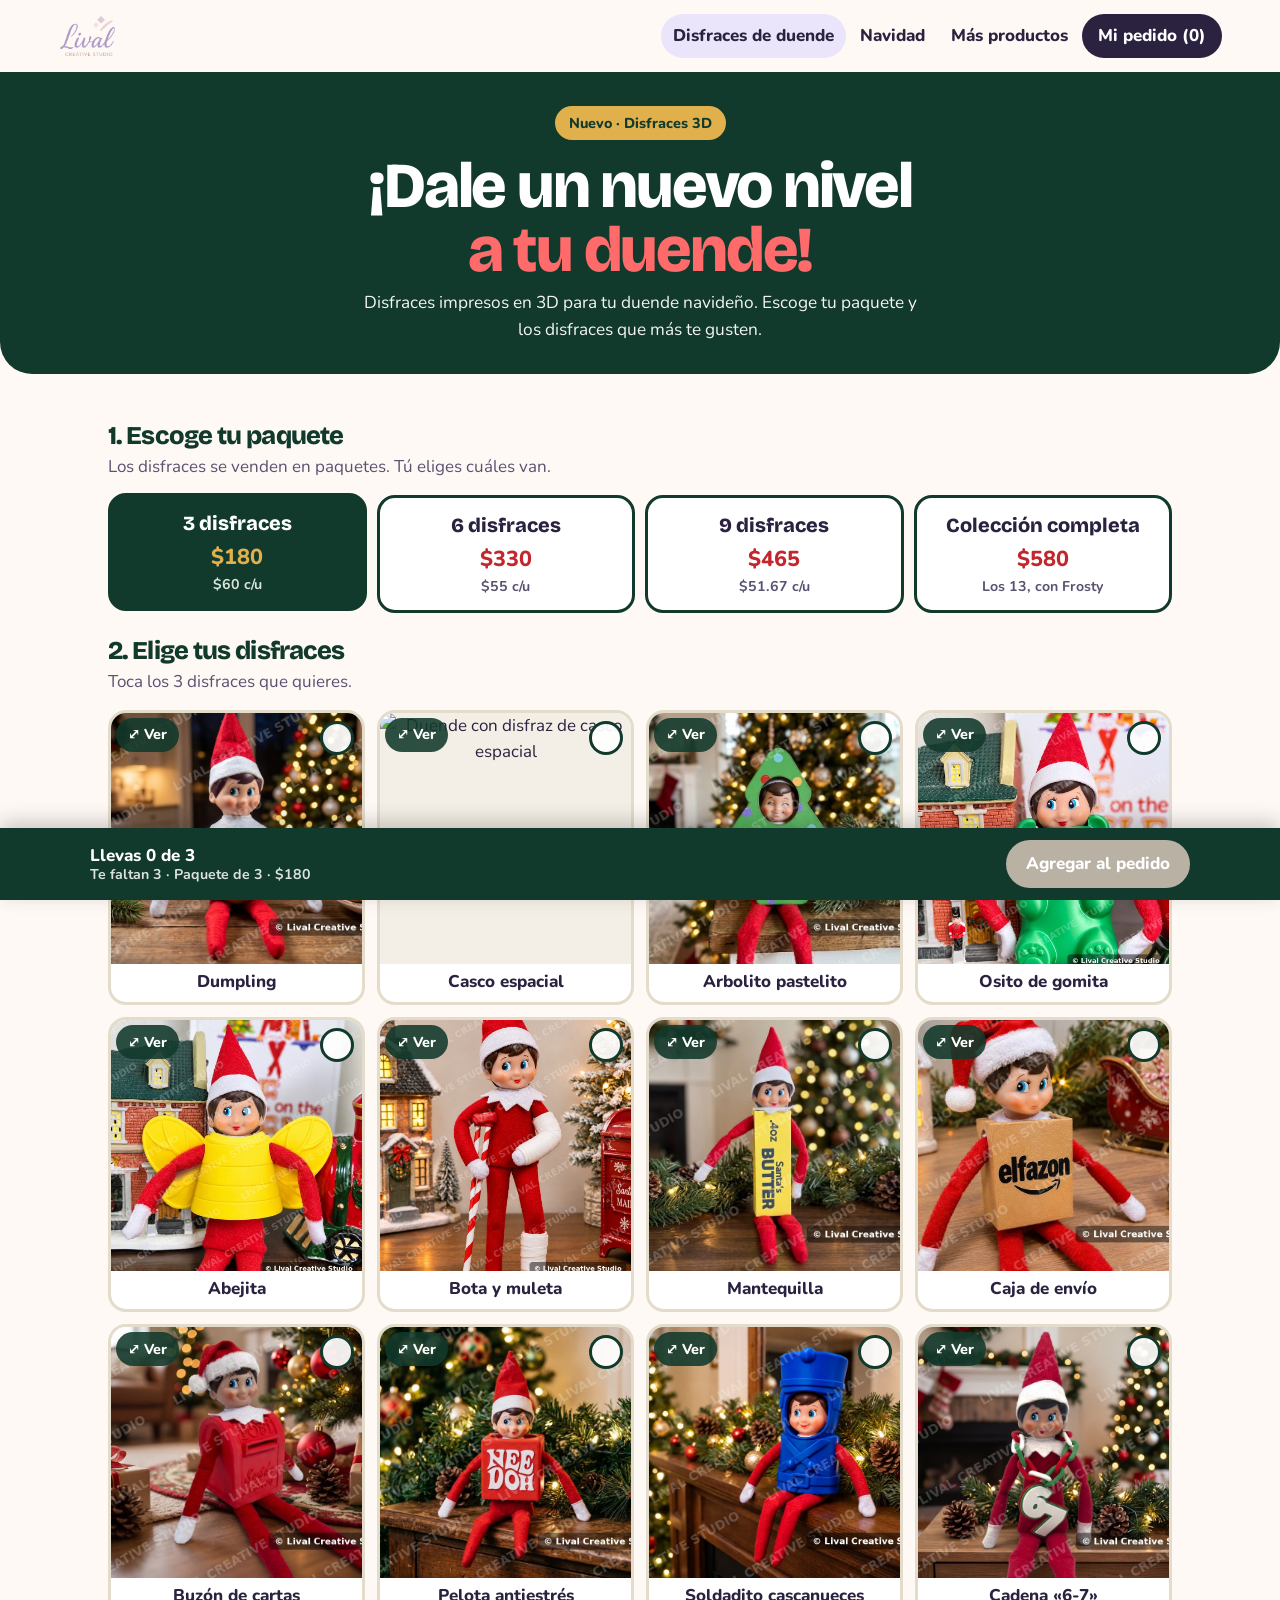
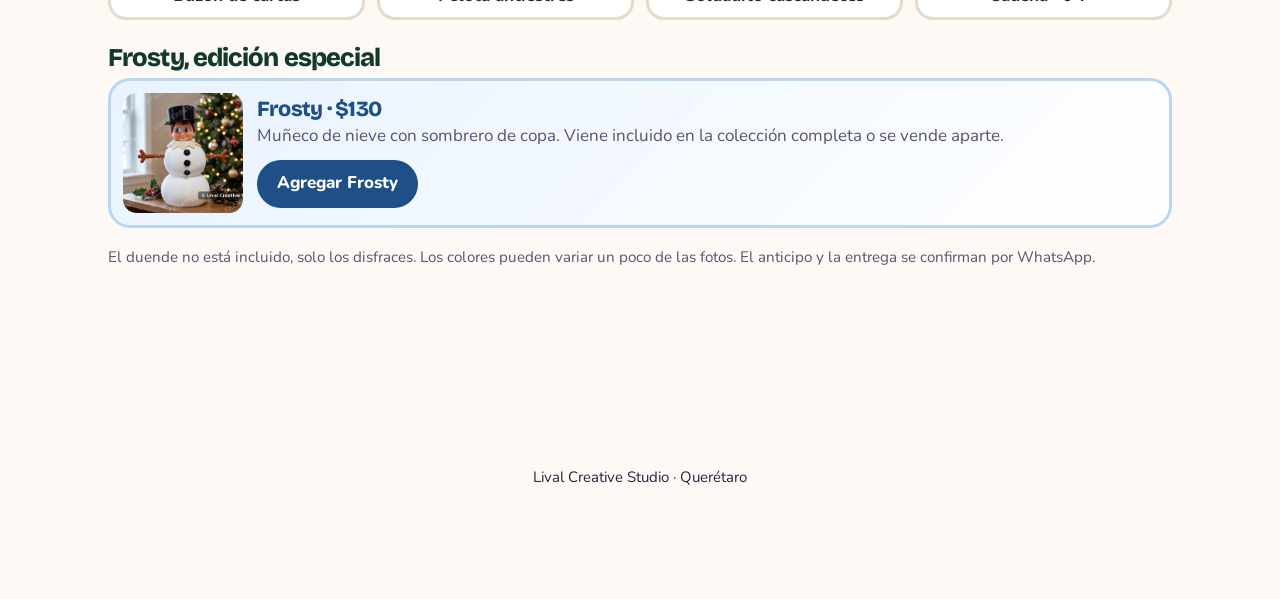
==== disfraces/index.html @ 9bbec9cb "Aviso de Disfraces para tu duende arriba del inicio y de Navidad, y botón en la portada Co-Authored-" ====
<!DOCTYPE html>
<html lang="es">
<head>
<meta charset="utf-8">
<meta name="viewport" content="width=device-width, initial-scale=1">
<meta name="theme-color" content="#123a2c">
<meta property="og:type" content="website">
<meta property="og:site_name" content="Lival Creative Studio">
<meta property="og:title" content="Disfraces para tu duende · Lival Creative Studio">
<meta property="og:description" content="¡Dale un nuevo nivel a tu duende! Disfraces impresos en 3D: escoge 3, 6, 9 o la colección completa. Hechos en Querétaro.">
<meta property="og:url" content="https://livalcreative.github.io/Lival_Tienda/disfraces/">
<meta property="og:image" content="https://livalcreative.github.io/Lival_Tienda/img/compartir.jpg">
<meta property="og:image:width" content="1200">
<meta property="og:image:height" content="630">
<meta property="og:locale" content="es_MX">
<meta name="twitter:card" content="summary_large_image">
<meta name="description" content="Disfraces impresos en 3D para tu duende navideño. Escoge 3, 6, 9 o la colección completa. Hechos en Querétaro.">
<title>Disfraces para tu duende · Lival Creative Studio</title>
<link rel="icon" href="../img/logo.png">
<link rel="preload" href="../fonts/bricolage-latin-800-normal.woff2" as="font" type="font/woff2" crossorigin>
<link rel="stylesheet" href="../assets/lival.css?v=20261109b">
<link rel="stylesheet" href="../assets/temporada.css?v=20261102c">
<style>
/* Disfraces para tu duende: verde pino, rojo y oro como la sección del duende */
.dz-hero { background: var(--pino); color: #fff; text-align: center; padding: 34px var(--m) 30px; border-radius: 0 0 32px 32px; }
.dz-hero .tag { display: inline-block; background: var(--oro); color: var(--pino); font-weight: 800; border-radius: 999px; padding: 6px 14px; font-size: .9rem; }
.dz-hero h1 { font-family: var(--disp); font-size: clamp(2.2rem, 10vw, 4rem); line-height: 1; margin: 14px 0 8px; }
.dz-hero h1 span { color: #ff6b6b; display: block; }
.dz-hero p { max-width: 560px; margin: 0 auto; font-size: 1.08rem; opacity: .95; }
.dz { max-width: 1100px; margin: 0 auto; padding: 24px var(--m) 140px; }
.dz h2 { font-family: var(--disp); font-size: 1.6rem; margin: 26px 0 6px; color: var(--pino); }
.dz .sub { color: var(--gris); margin: 0 0 14px; }
.paqs { display: grid; grid-template-columns: repeat(2, 1fr); gap: 10px; }
@media (min-width: 760px) { .paqs { grid-template-columns: repeat(4, 1fr); } }
.paq { border: 3px solid var(--pino); background: #fff; border-radius: 18px; padding: 12px 10px; text-align: center; cursor: pointer; font: inherit; color: var(--tinta); min-height: 92px; transition: transform .15s, background-color .15s; }
.paq b { display: block; font-family: var(--disp); font-size: 1.25rem; }
.paq .pr { display: block; font-weight: 800; font-size: 1.35rem; color: var(--rojo); margin-top: 2px; }
.paq small { display: block; color: var(--gris); font-weight: 700; }
.paq[aria-pressed="true"] { background: var(--pino); color: #fff; transform: translateY(-2px); }
.paq[aria-pressed="true"] .pr { color: var(--oro); }
.paq[aria-pressed="true"] small { color: #d7e6dc; }
.disfs { display: grid; grid-template-columns: repeat(2, 1fr); gap: 12px; }
@media (min-width: 760px) { .disfs { grid-template-columns: repeat(4, 1fr); } }
.disf { position: relative; border: 3px solid #e3dccb; background: #fff; border-radius: 18px; padding: 0 0 10px; cursor: pointer; font: inherit; color: var(--tinta); text-align: center; overflow: hidden; transition: border-color .15s, transform .15s; }
.disf img { width: 100%; aspect-ratio: 1; object-fit: cover; display: block; background: #f3efe6; }
.disf b { display: block; padding: 8px 6px 0; font-weight: 800; line-height: 1.2; }
.disf .chk { position: absolute; top: 8px; right: 8px; width: 34px; height: 34px; border-radius: 50%; background: rgba(255,255,255,.92); border: 3px solid var(--pino); display: grid; place-items: center; font-weight: 900; color: transparent; }
.disf[aria-pressed="true"] { border-color: var(--rojo); transform: translateY(-2px); }
.disf[aria-pressed="true"] .chk { background: var(--rojo); border-color: var(--rojo); color: #fff; }
.disf:disabled { cursor: default; }
.frosty { display: grid; grid-template-columns: 120px 1fr; gap: 14px; align-items: center; background: linear-gradient(135deg, #e8f3ff, #fff); border: 3px solid #b9d7f2; border-radius: 22px; padding: 12px; margin-top: 8px; }
.frosty img { width: 120px; height: 120px; object-fit: cover; border-radius: 14px; }
.frosty h3 { font-family: var(--disp); margin: 0; font-size: 1.35rem; color: #1e4f86; }
.frosty p { margin: 4px 0 10px; color: var(--gris); }
.btn-dz { min-height: 48px; border: 0; border-radius: 999px; padding: 0 20px; font: inherit; font-weight: 800; cursor: pointer; background: var(--rojo); color: #fff; }
.btn-dz:disabled { background: #b9b2a4; cursor: not-allowed; }
.btn-dz.azul { background: #1e4f86; }
.barra-dz { position: fixed; left: 0; right: 0; bottom: 0; z-index: 60; background: var(--pino); color: #fff; padding: 12px var(--m) calc(12px + env(safe-area-inset-bottom)); box-shadow: 0 -6px 20px rgba(0,0,0,.2); }
.barra-dz .in { max-width: 1100px; margin: 0 auto; display: flex; align-items: center; gap: 12px; justify-content: space-between; }
.barra-dz .dz-cuenta { font-weight: 800; line-height: 1.25; }
.barra-dz .dz-cuenta small { display: block; font-weight: 700; opacity: .85; }
.ok-dz { background: #e9f6ee; border: 2px solid var(--wa); color: var(--pino); border-radius: 16px; padding: 12px 14px; margin: 14px 0 0; font-weight: 700; }
.ok-dz a { color: var(--wa); font-weight: 800; }
.nota-dz { color: var(--gris); font-size: .95rem; margin-top: 18px; }
.disf-w { position: relative; }
.disf-w .disf { width: 100%; height: 100%; }
.ver { position: absolute; top: 8px; left: 8px; z-index: 2; min-height: 34px; border: 0; border-radius: 999px; padding: 0 12px; background: rgba(18,58,44,.88); color: #fff; font: inherit; font-weight: 800; font-size: .9rem; cursor: pointer; }
.ver-dz { border: 0; border-radius: 22px; padding: 14px; width: min(94vw, 560px); max-height: 92vh; background: #fff9f5; box-shadow: 0 20px 60px rgba(0,0,0,.35); text-align: center; }
.ver-dz::backdrop { background: rgba(18,30,24,.7); }
.ver-dz img { width: 100%; max-height: 64vh; object-fit: contain; border-radius: 14px; background: #f3efe6; display: block; }
.ver-dz h3 { font-family: var(--disp); color: var(--pino); font-size: 1.4rem; margin: 12px 0; }
.ver-dz .btn-dz { width: 100%; }
.ver-dz .cerrar { position: absolute; top: 20px; right: 20px; width: 40px; height: 40px; border: 0; border-radius: 50%; background: rgba(255,255,255,.92); font-size: 1.1rem; font-weight: 900; cursor: pointer; box-shadow: 0 2px 8px rgba(0,0,0,.2); }
</style>
<!-- Visitas (GoatCounter: sin cookies, no guarda quién es cada persona) -->
<script data-goatcounter="https://livalcreative.goatcounter.com/count" async src="//gc.zgo.at/count.js"></script>
<script>document.addEventListener("click",function(e){var gc=window.goatcounter;if(!gc||!gc.count||!e.target.closest)return;var a=e.target.closest('a[href*="wa.me"],[data-abrir],[data-filtro],[data-paq]');if(!a)return;var p,t="";if(a.dataset.abrir){p="producto/"+a.dataset.abrir;var pr=document.getElementById(a.dataset.abrir),h=pr&&pr.querySelector("h3");t=h?h.textContent:"";}else if(a.dataset.paq!==undefined){p="disfraces/paquete-"+a.dataset.paq;t=a.textContent;}else if(a.dataset.filtro!==undefined){p="categoria/"+(a.dataset.filtro||"todo");t=a.textContent;}else{p="whatsapp"+location.pathname;t="Clic en WhatsApp";}gc.count({path:p,title:t.trim().slice(0,80),event:true});},true);</script>
</head>
<body class="temporada-navidad">
<a class="saltar" href="#contenido">Saltar al contenido</a>
<header class="barra"><div class="marco">
  <a class="logo-link" href="../" aria-label="Lival Creative Studio, inicio"><img src="../img/logo-t.png" width="360" height="267" alt=""></a>
  <nav aria-label="Secciones">
    <!-- Duende en pausa: <a class="link" href="../duende/">Duende</a> -->
    <a class="link" href="../disfraces/" aria-current="page">Disfraces de duende</a>
    <a class="link" href="../navidad/">Navidad</a>
    <a class="link" href="../productos/">Más productos</a>
    <a class="bolsa" href="../pedido/">Mi pedido (<span data-carrito-n>0</span>)</a>
  </nav>
</div></header>

<main id="contenido">
  <section class="dz-hero">
    <span class="tag">Nuevo · Disfraces 3D</span>
    <h1>¡Dale un nuevo nivel <span>a tu duende!</span></h1>
    <p>Disfraces impresos en 3D para tu duende navideño. Escoge tu paquete y los disfraces que más te gusten.</p>
  </section>

  <div class="dz">
    <h2>1. Escoge tu paquete</h2>
    <p class="sub">Los disfraces se venden en paquetes. Tú eliges cuáles van.</p>
    <div class="paqs" role="group" aria-label="Paquetes">
      <button type="button" class="paq" data-paq="3" aria-pressed="true"><b>3 disfraces</b><span class="pr">$180</span><small>$60 c/u</small></button>
      <button type="button" class="paq" data-paq="6" aria-pressed="false"><b>6 disfraces</b><span class="pr">$330</span><small>$55 c/u</small></button>
      <button type="button" class="paq" data-paq="9" aria-pressed="false"><b>9 disfraces</b><span class="pr">$465</span><small>$51.67 c/u</small></button>
      <button type="button" class="paq" data-paq="13" aria-pressed="false"><b>Colección completa</b><span class="pr">$580</span><small>Los 13, con Frosty</small></button>
    </div>

    <h2 id="t-elige">2. Elige tus disfraces</h2>
    <p class="sub" id="instr">Toca los 3 disfraces que quieres.</p>
    <div class="disfs" id="disfs"></div>

    <h2>Frosty, edición especial</h2>
    <div class="frosty">
      <img id="imgFrosty" alt="Duende con disfraz de muñeco de nieve" loading="lazy" style="cursor:zoom-in" title="Ver foto grande">
      <div>
        <h3>Frosty · $130</h3>
        <p>Muñeco de nieve con sombrero de copa. Viene incluido en la colección completa o se vende aparte.</p>
        <button type="button" class="btn-dz azul" id="addFrosty">Agregar Frosty</button>
      </div>
    </div>
    <div id="okFrosty"></div>

    <p class="nota-dz">El duende no está incluido, solo los disfraces. Los colores pueden variar un poco de las fotos. El anticipo y la entrega se confirman por WhatsApp.</p>
  </div>
</main>

<dialog id="verDz" class="ver-dz" aria-labelledby="verNom">
  <button type="button" class="cerrar" id="verCerrar" aria-label="Cerrar">✕</button>
  <img id="verImg" alt="">
  <h3 id="verNom"></h3>
  <button type="button" class="btn-dz" id="verElegir">Elegir este disfraz</button>
</dialog>

<div class="barra-dz" role="region" aria-label="Tu paquete">
  <div class="in">
    <div class="dz-cuenta" id="cuenta" aria-live="polite">Llevas 0 de 3<small>Paquete de 3 · $180</small></div>
    <button type="button" class="btn-dz" id="addPaq" disabled>Agregar al pedido</button>
  </div>
</div>

<footer class="pie" style="padding-bottom:110px">
  <p>Lival Creative Studio · Querétaro</p>
</footer>
<script src="../assets/carrito.js?v=20261107a"></script>
<script src="../assets/tienda.js?v=20261102c"></script>
<script>
(function () {
  // Fotos propias con marca de agua (img/disfraces). El casco sigue con la de MakerWorld hasta tener foto propia.
  const MW = "https://makerworld.bblmw.com/makerworld/model/", R = "?x-oss-process=image/resize,w_600", P = "../img/disfraces/";
  const DISFRACES = [
    { id: "dumpling", nombre: "Dumpling", horas: 6.5, foto: P + "dumpling.jpg" },
    { id: "casco", nombre: "Casco espacial", horas: 2.0, foto: MW + "USf7b7cdc9c053e8/design/2025-09-14_3c9757ccc38a9.jpeg" + R },
    { id: "arbolito", nombre: "Arbolito pastelito", horas: 2.2, foto: P + "arbolito.jpg" },
    { id: "osito", nombre: "Osito de gomita", horas: 1.5, foto: P + "osito.jpg" },
    { id: "abejita", nombre: "Abejita", horas: 1.9, foto: P + "abejita.jpg" },
    { id: "bota", nombre: "Bota y muleta", horas: 1.7, foto: P + "bota.jpg" },
    { id: "mantequilla", nombre: "Mantequilla", horas: 0.8, foto: P + "mantequilla.jpg" },
    { id: "caja", nombre: "Caja de envío", horas: 1.1, foto: P + "caja.jpg" },
    { id: "buzon", nombre: "Buzón de cartas", horas: 2.1, foto: P + "buzon.jpg" },
    { id: "pelota", nombre: "Pelota antiestrés", horas: 1.8, foto: P + "pelota.jpg" },
    { id: "soldadito", nombre: "Soldadito cascanueces", horas: 2.9, foto: P + "soldadito.jpg" },
    { id: "cadena", nombre: "Cadena «6-7»", horas: 1.2, foto: P + "cadena.jpg" }
  ];
  const FROSTY = { id: "frosty", nombre: "Frosty, muñeco de nieve", horas: 4.5, precio: 130, foto: P + "frosty.jpg" };
  const PAQ = { 3: 180, 6: 330, 9: 465, 13: 580 };

  let n = 3; const sel = new Set();
  const box = document.getElementById("disfs"), cuenta = document.getElementById("cuenta"), btn = document.getElementById("addPaq"), instr = document.getElementById("instr");
  document.getElementById("imgFrosty").src = FROSTY.foto;

  function elegir(id) {
    if (n === 13) return false;
    if (sel.has(id)) sel.delete(id);
    else if (sel.size >= n) { aviso(`Ya elegiste ${n}. Quita uno o cambia a un paquete más grande.`); return false; }
    else sel.add(id);
    pinta(); return true;
  }

  DISFRACES.forEach(d => {
    const w = document.createElement("div"); w.className = "disf-w";
    const b = document.createElement("button");
    b.type = "button"; b.className = "disf"; b.dataset.id = d.id; b.setAttribute("aria-pressed", "false");
    b.innerHTML = `<img src="${d.foto}" alt="Duende con disfraz de ${d.nombre.toLowerCase()}" loading="lazy" width="600" height="600"><span class="chk" aria-hidden="true">✓</span><b>${d.nombre}</b>`;
    b.addEventListener("click", () => elegir(d.id));
    const v = document.createElement("button");
    v.type = "button"; v.className = "ver"; v.setAttribute("aria-label", "Ver foto grande: " + d.nombre); v.innerHTML = "<span aria-hidden=\"true\">⤢</span> Ver";
    v.addEventListener("click", () => abrir(d));
    w.append(b, v); box.appendChild(w);
  });

  // Foto grande para ver bien cada disfraz
  const dlg = document.getElementById("verDz"), dImg = document.getElementById("verImg"), dNom = document.getElementById("verNom"), dBtn = document.getElementById("verElegir");
  let actual = null;
  function abrir(d) {
    actual = d; dImg.src = d.foto; dImg.alt = "Duende con disfraz de " + d.nombre.toLowerCase(); dNom.textContent = d.nombre;
    pintaVer();
    if (dlg.showModal) dlg.showModal(); else dlg.setAttribute("open", "");
  }
  function pintaVer() {
    if (!actual) return;
    if (actual.id === "frosty") { dBtn.hidden = true; return; }
    dBtn.hidden = false;
    if (n === 13) { dBtn.textContent = "Incluido en la colección completa"; dBtn.disabled = true; }
    else { dBtn.disabled = false; dBtn.textContent = sel.has(actual.id) ? "Quitar de mi paquete" : "Elegir este disfraz"; }
  }
  dBtn.addEventListener("click", () => { if (elegir(actual.id)) dlg.close(); });
  document.getElementById("verCerrar").addEventListener("click", () => dlg.close());
  dlg.addEventListener("click", e => { if (e.target === dlg) dlg.close(); });
  document.getElementById("imgFrosty").addEventListener("click", () => abrir(FROSTY));

  document.querySelectorAll("[data-paq]").forEach(p => p.addEventListener("click", () => {
    n = +p.dataset.paq;
    document.querySelectorAll("[data-paq]").forEach(x => x.setAttribute("aria-pressed", x === p));
    if (n === 13) DISFRACES.forEach(d => sel.add(d.id));
    else if (sel.size > n || sel.size === DISFRACES.length) { [...sel].slice(n).forEach(id => sel.delete(id)); }
    pinta();
    document.getElementById("t-elige").scrollIntoView({ behavior: "smooth", block: "start" });
  }));

  function pinta() {
    box.querySelectorAll(".disf").forEach(b => { b.setAttribute("aria-pressed", sel.has(b.dataset.id)); b.disabled = n === 13; });
    if (n === 13) {
      instr.textContent = "La colección completa trae los 12 disfraces y además a Frosty.";
      cuenta.innerHTML = `Colección completa (13)<small>Incluye a Frosty · $${PAQ[13]}</small>`;
      btn.disabled = false;
    } else {
      instr.textContent = `Toca los ${n} disfraces que quieres.`;
      const falta = n - sel.size;
      cuenta.innerHTML = `Llevas ${sel.size} de ${n}<small>${falta ? `Te ${falta === 1 ? "falta 1" : "faltan " + falta} · ` : "¡Listo! · "}Paquete de ${n} · $${PAQ[n]}</small>`;
      btn.disabled = falta !== 0;
    }
    btn.textContent = btn.disabled ? "Agregar al pedido" : `Agregar · $${PAQ[n]}`;
    if (typeof pintaVer === "function") pintaVer();
  }

  function aviso(t) {
    let a = document.getElementById("avisoDz");
    if (!a) { a = document.createElement("div"); a.id = "avisoDz"; a.setAttribute("role", "status"); a.style.cssText = "position:fixed;left:12px;right:12px;bottom:96px;z-index:70;max-width:480px;margin:0 auto;background:#2b2240;color:#fff;padding:12px 16px;border-radius:14px;font-weight:700;box-shadow:0 8px 24px rgba(0,0,0,.25)"; document.body.appendChild(a); }
    a.textContent = t; clearTimeout(a._t); a._t = setTimeout(() => a.remove(), 3500);
  }

  function listo(dest, txt) {
    document.getElementById(dest).innerHTML = `<p class="ok-dz">✓ ${txt} <a href="../pedido/">Ver mi pedido</a></p>`;
    const c = document.querySelector("[data-carrito-n]"); if (c) c.textContent = Object.keys(LIVAL.leer()).length;
  }

  btn.addEventListener("click", () => {
    const lista = n === 13 ? DISFRACES.concat(FROSTY) : DISFRACES.filter(d => sel.has(d.id));
    const nombres = lista.map(d => d.nombre).join(", ");
    const horas = Math.round(lista.reduce((s, d) => s + d.horas, 0) * 100) / 100;
    const titulo = n === 13 ? "Colección completa de disfraces para duende (13, con Frosty)" : `Paquete de ${n} disfraces para duende`;
    LIVAL.agregarPersonal({ id: "DISF-" + n + "-" + Date.now().toString(36), tipo: "disfraces", name: `${titulo}: ${nombres}`, resumen: nombres, price: PAQ[n], horas });
    if (window.goatcounter && goatcounter.count) goatcounter.count({ path: "disfraces/agregado-" + n, title: titulo, event: true });
    let ok = document.getElementById("okPaq");
    if (!ok) { ok = document.createElement("div"); ok.id = "okPaq"; box.after(ok); }
    listo("okPaq", `Agregamos tu ${n === 13 ? "colección completa" : "paquete de " + n} al pedido.`);
    sel.clear(); if (n === 13) DISFRACES.forEach(d => sel.add(d.id)); pinta();
    ok.scrollIntoView({ behavior: "smooth", block: "center" });
  });

  document.getElementById("addFrosty").addEventListener("click", () => {
    LIVAL.agregarPersonal({ id: "DISF-frosty-" + Date.now().toString(36), tipo: "disfraces", name: "Disfraz de duende: " + FROSTY.nombre, resumen: FROSTY.nombre, price: FROSTY.precio, horas: FROSTY.horas });
    if (window.goatcounter && goatcounter.count) goatcounter.count({ path: "disfraces/agregado-frosty", title: "Frosty", event: true });
    listo("okFrosty", "Agregamos a Frosty a tu pedido.");
  });

  pinta();
})();
</script>
</body>
</html>
---- assets/lival.css ----
/* Lival Creative Studio · estilo "Taller de regalos" (propuesta B).
   Campos completos de lavanda y durazno, letra gruesa para títulos, botones redondos.
   El duende vive en pino, rojo y oro (sus estilos propios están en duende/index.html). */
@font-face { font-family: "Bricolage Grotesque"; font-weight: 800; font-display: swap; src: url(../fonts/bricolage-latin-800-normal.woff2) format("woff2"); }
@font-face { font-family: "Nunito"; font-weight: 400; font-display: swap; src: url(../fonts/nunito-latin-400-normal.woff2) format("woff2"); }
@font-face { font-family: "Nunito"; font-weight: 700; font-display: swap; src: url(../fonts/nunito-latin-700-normal.woff2) format("woff2"); }
@font-face { font-family: "Nunito"; font-weight: 800; font-display: swap; src: url(../fonts/nunito-latin-800-normal.woff2) format("woff2"); }

:root {
  --suelo: #fff9f5; --tinta: #2b2240; --gris: #5b5170;
  --lav: #b9a9e6; --lav-l: #ebe5fb; --lav-d: #4b3f72;
  --durazno: #f8c9b3; --durazno-l: #fde8de;
  --pino: #123a2c; --pino-2: #1b4d3b; --rojo: #c4262e; --rojo-f: #a81f26; --oro: #e0b04c; --oro-l: #f7ebcc; --wa: #1f7a46;
  --disp: "Bricolage Grotesque", "Arial Black", system-ui, sans-serif;
  --txt: "Nunito", "Segoe UI", system-ui, sans-serif;
  --t1: clamp(3rem, 13vw, 6rem); --t2: clamp(2.3rem, 8.4vw, 4.2rem); --t3: 1.6rem; --t4: 1.0625rem; --t5: .9375rem;
  --m: 18px; --gap: clamp(72px, 11vw, 140px); --rebote: cubic-bezier(.34, 1.4, .5, 1);
  /* nombres anteriores, por compatibilidad */
  --lav-dd: var(--lav-d); --peach: var(--durazno); --peach-l: var(--durazno-l); --cream: var(--suelo); --ink: var(--tinta);
  --muted: var(--gris); --line: #e8dfe9; --pine: var(--pino); --red: var(--rojo); --gold: var(--oro);
  --display: var(--disp); --body: var(--txt);
  color-scheme: light;
}
* { box-sizing: border-box; }
html { scroll-behavior: smooth; -webkit-text-size-adjust: 100%; }
body { margin: 0; background: var(--suelo); color: var(--tinta); font: 400 var(--t4)/1.55 var(--txt); touch-action: manipulation; -webkit-tap-highlight-color: transparent; }
h1, h2, h3 { font-family: var(--disp); font-weight: 800; margin: 0; letter-spacing: -.035em; line-height: .95; text-wrap: balance; }
p { margin: 0; }
img { display: block; max-width: 100%; height: auto; }
img.foto, .foto { -webkit-user-select: none; user-select: none; -webkit-touch-callout: none; pointer-events: none; }
a { color: inherit; }
:focus-visible { outline: 3px solid var(--lav-d); outline-offset: 3px; }
.marco { max-width: 1200px; margin: 0 auto; padding: 0 var(--m); }
.oculto-visual { position: absolute; width: 1px; height: 1px; margin: -1px; overflow: hidden; clip: rect(0 0 0 0); white-space: nowrap; }
.saltar { position: absolute; left: -999px; top: 8px; background: var(--tinta); color: #fff; padding: 12px 16px; z-index: 90; border-radius: 999px; }
.saltar:focus { left: 8px; }
section { scroll-margin-top: 16px; }
.titulo { font-size: var(--t2); }
.intro { max-width: 44ch; margin-top: 14px; }

/* Barra: logo, secciones y el pedido */
.barra { background: var(--suelo); position: relative; z-index: 30; }
.barra .marco { display: flex; align-items: center; justify-content: space-between; gap: 10px; min-height: 72px; }
.barra .logo-link { display: flex; align-items: center; min-height: 44px; flex: none; }
.barra .logo-link img { height: 44px; width: auto; transition: opacity .3s, transform .4s var(--rebote); }
.barra .logo-link img.oculto { opacity: 0; transform: scale(.8); }
.barra nav { display: flex; gap: 2px; align-items: center; }
.barra nav a { display: inline-flex; align-items: center; min-height: 44px; text-decoration: none; font-weight: 800; padding: 0 12px; border-radius: 999px; transition: background-color .2s; }
.barra nav a:hover { background: var(--lav-l); }
.barra nav a[aria-current="page"] { background: var(--lav-l); }
.barra .bolsa { background: var(--tinta); color: #fff; padding: 0 16px; font-variant-numeric: tabular-nums; white-space: nowrap; }
.barra .bolsa:hover, .barra .bolsa[aria-current="page"] { background: var(--lav-d); }
.barra .link { display: none; }
@media (min-width: 760px) { .barra .link { display: inline-flex; } }

/* Botones y enlaces */
.btn { display: inline-flex; align-items: center; justify-content: center; gap: 10px; min-height: 54px; padding: 0 26px; border-radius: 999px; font: 800 var(--t4) var(--txt); text-decoration: none; border: 0; cursor: pointer; transition: transform .35s var(--rebote), background-color .2s; }
@media (hover: hover) { .btn:hover { transform: translateY(-3px); } }
.btn:active { transform: scale(.95); }
.btn.osc, .btn.lav { background: var(--tinta); color: #fff; }
.btn.osc:hover, .btn.lav:hover { background: var(--lav-d); }
.btn.blanco { background: #fff; color: var(--tinta); }
.btn.oro { background: var(--oro); color: #2b2008; }
.btn.rojo { background: var(--rojo); color: #fff; }
.btn.rojo:hover { background: var(--rojo-f); }
.btn.wa { background: var(--wa); color: #fff; }
.btn.wa:hover { background: #18643a; }
.enlace { display: inline-flex; align-items: center; min-height: 44px; font-weight: 800; text-decoration: underline; text-decoration-thickness: 3px; text-underline-offset: 6px; text-decoration-color: var(--durazno); transition: text-decoration-color .2s; }
.enlace:hover { text-decoration-color: var(--tinta); }
.acciones { display: flex; flex-wrap: wrap; align-items: center; gap: 8px 22px; margin-top: 24px; }

/* Pie */
.pie { padding: 56px 22px 64px; text-align: center; }
.pie .sello { width: 150px; height: 150px; border-radius: 50%; background: var(--lav-l); display: grid; place-items: center; padding: 18px; margin: 0 auto 18px; }
.pie p { font-size: var(--t5); }

/* Nieve */
.nieve { position: absolute; inset: 0; pointer-events: none; overflow: hidden; }
.nieve i { position: absolute; top: -10px; background: #fff; border-radius: 50%; opacity: .65; animation: cae linear infinite; }
@keyframes cae { to { transform: translate3d(var(--dx), 1000px, 0); } }

/* ===== Inicio ===== */
.portada { background: var(--lav); margin: 0 8px; border-radius: 32px; overflow: hidden; }
.portada .in { display: grid; gap: 30px; padding: 28px 22px 30px; }
.portada .sello { width: 104px; height: 104px; border-radius: 50%; background: var(--suelo); display: grid; place-items: center; padding: 12px; }
.portada h1 { font-size: var(--t1); margin-top: 18px; }
.portada .sub { max-width: 36ch; margin-top: 16px; font-weight: 800; }
.ocasion { margin-top: 18px; font: 800 clamp(1.5rem, 5.4vw, 2.2rem)/1.2 var(--disp); letter-spacing: -.02em; }
.giro { display: inline-block; background: var(--suelo); color: var(--rojo); border-radius: 999px; padding: 2px 18px 6px; transition: opacity .25s, transform .35s var(--rebote); }
.giro.sale { opacity: 0; transform: translateY(-10px) scale(.92); }
.giro.entra { opacity: 0; transform: translateY(12px) scale(.92); transition: none; }
.collage { position: relative; height: 300px; }
.collage div { position: absolute; border-radius: 22px; overflow: hidden; border: 6px solid var(--suelo); transition: transform .6s var(--rebote); }
.collage img { width: 100%; height: 100%; object-fit: cover; }
.collage .c1 { width: 60%; height: 80%; left: 0; top: 8%; transform: rotate(-5deg); z-index: 2; animation: mece 7s ease-in-out infinite alternate; }
.collage .c2 { width: 52%; height: 62%; right: 0; top: 0; transform: rotate(6deg); }
.collage .c3 { width: 46%; height: 54%; right: 4%; bottom: 0; transform: rotate(-2deg); z-index: 3; }
@keyframes mece { to { transform: rotate(-3deg) translateY(-6px); } }
@media (hover: hover) { .collage:hover .c2 { transform: rotate(9deg) translateY(-8px); } .collage:hover .c3 { transform: rotate(1deg) translateY(-6px); } }
@media (min-width: 900px) {
  .portada { margin: 0 18px; }
  .portada .in { grid-template-columns: 1.05fr 1fr; align-items: center; padding: 56px; gap: 40px; }
  .portada .sello { width: 150px; height: 150px; padding: 18px; }
  .portada h1 { font-size: min(5.6rem, 5.9vw); }
  .collage { height: min(72vh, 600px); }
}

.catalogo { padding: var(--gap) 0; }
.catalogo .cab { display: flex; justify-content: space-between; align-items: end; flex-wrap: wrap; gap: 8px 14px; margin-bottom: 26px; }
.carril { display: grid; grid-auto-flow: column; grid-auto-columns: 76%; gap: 14px; overflow-x: auto; scroll-snap-type: x mandatory; padding: 4px var(--m) 16px; margin: 0 calc(var(--m) * -1); scrollbar-width: none; overscroll-behavior-x: contain; }
.carril::-webkit-scrollbar { display: none; }
@media (min-width: 900px) { .carril { grid-auto-flow: row; grid-template-columns: repeat(4, 1fr); overflow: visible; padding: 0; margin: 0; gap: 20px; } }
.tarjeta { scroll-snap-align: start; background: var(--durazno-l); border-radius: 28px; padding: 10px 10px 18px; display: flex; flex-direction: column; min-width: 0; text-decoration: none; transition: transform .45s var(--rebote); }
.tarjeta:nth-child(even) { background: var(--lav-l); }
@media (hover: hover) { .tarjeta:hover { transform: translateY(-6px) rotate(-1deg); } }
.tarjeta .img { aspect-ratio: 1; border-radius: 20px; overflow: hidden; }
.tarjeta .img img { width: 100%; height: 100%; object-fit: cover; }
.tarjeta h3 { font-size: var(--t3); margin: 16px 8px 0; line-height: 1; }
.tarjeta .det { margin: 6px 8px 0; font-size: var(--t5); }
.tarjeta .pie-t { display: flex; justify-content: space-between; align-items: center; margin: auto 8px 0; padding-top: 14px; }
.tarjeta .precio { font: 800 var(--t3) var(--disp); letter-spacing: -.03em; font-variant-numeric: tabular-nums; }
.tarjeta .precio small { font: 400 var(--t5) var(--txt); letter-spacing: 0; margin-right: 4px; }
.mas-btn { width: 52px; height: 52px; border-radius: 50%; background: var(--tinta); color: #fff; font: 800 var(--t3)/1 var(--txt); display: grid; place-items: center; transition: transform .35s var(--rebote); }
.tarjeta:hover .mas-btn { transform: rotate(90deg) scale(1.08); }

.banda-duende { background: var(--pino); color: #f6efe2; margin: 0 8px; border-radius: 32px; overflow: hidden; position: relative; }
.banda-duende .in { display: grid; gap: 34px; padding: var(--gap) 22px; position: relative; z-index: 1; }
.banda-duende h2 { color: #fff; font-size: var(--t1); }
.banda-duende .intro { color: #e3ece6; }
.cuenta { display: inline-flex; align-items: center; gap: 12px; margin-top: 22px; background: var(--rojo); color: #fff; border-radius: 999px; padding: 8px 20px 8px 8px; font-weight: 800; }
.cuenta b { background: var(--oro); color: #2b2008; border-radius: 50%; min-width: 56px; height: 56px; padding: 0 6px; display: grid; place-items: center; font: 800 var(--t3) var(--disp); font-variant-numeric: tabular-nums; }
.polas { display: flex; justify-content: center; padding: 10px 0 20px; }
.polas div { width: 40%; max-width: 200px; background: #fff; padding: 8px 8px 30px; border-radius: 6px; margin: 0 -4%; transition: transform .5s var(--rebote); }
.polas div:nth-child(1) { transform: rotate(-8deg) translateY(16px); }
.polas div:nth-child(2) { transform: rotate(3deg); z-index: 2; }
.polas div:nth-child(3) { transform: rotate(9deg) translateY(18px); }
@media (hover: hover) { .polas div:hover { transform: rotate(0) translateY(-10px) scale(1.05); z-index: 3; } }
.polas img { aspect-ratio: 4/5; object-fit: cover; width: 100%; }
@media (min-width: 900px) { .banda-duende { margin: 0 18px; } .banda-duende .in { grid-template-columns: 1fr 1fr; align-items: center; padding: var(--gap) 56px; } }

.letrero { padding: var(--gap) 0; }
.letrero .caja { display: grid; gap: 30px; background: var(--durazno); border-radius: 32px; padding: 30px 22px; }
.letrero label { display: block; font-weight: 800; margin-top: 24px; }
.letrero input { display: block; width: 100%; max-width: 440px; min-height: 56px; margin-top: 8px; padding: 0 22px; border: 3px solid var(--tinta); border-radius: 999px; background: #fff; color: var(--tinta); font: 400 1.125rem var(--txt); }
.letrero .btn { margin-top: 16px; }
.vista { margin: 0; background: var(--suelo); border-radius: 24px; overflow: hidden; }
/* La foto tiene el letrero en blanco; el texto se pone encima, entre las dos estrellas */
.foto-letrero { position: relative; container-type: inline-size; }
.foto-letrero img { width: 100%; height: auto; }
.texto-letrero { position: absolute; left: 28%; width: 43.2%; top: 32.6%; transform: translateY(-50%); display: block; text-align: center;
  font: 800 4.7cqw/1.1 var(--txt); letter-spacing: -.01em; color: #1d4a2c; white-space: nowrap; text-shadow: 0 .12cqw 0 rgba(0, 0, 0, .22); pointer-events: none; }
.texto-bota { position: absolute; width: 7.6%; transform: translate(-50%, -50%) rotate(8.5deg); text-align: center; white-space: nowrap;
  font: 800 2.15cqw/1.1 var(--txt); color: #1d4a2c; text-shadow: 0 .1cqw 0 rgba(0, 0, 0, .22); pointer-events: none; }
.botas-campos { border: 0; margin: 18px 0 0; padding: 0; display: grid; grid-template-columns: 1fr 1fr; gap: 8px; max-width: 440px; }
.botas-campos legend { font-weight: 800; padding: 0; margin-bottom: 8px; }
.letrero .botas-campos input { margin: 0; min-height: 52px; padding: 0 18px; font-size: 1.0625rem; }
.letrero .botas-campos input:nth-of-type(odd) { border-color: var(--rojo); }
.letrero .botas-campos input:nth-of-type(even) { border-color: var(--pino); }
.vista figcaption { padding: 12px 16px; font-size: var(--t5); }
@media (min-width: 900px) { .letrero .caja { grid-template-columns: 1fr 1fr; align-items: center; padding: 56px; gap: 56px; } }

.secciones { display: grid; gap: 14px; padding: 0 0 var(--gap); }
.sec { border-radius: 32px; padding: 28px 22px; text-decoration: none; color: var(--tinta); display: flex; flex-direction: column; gap: 16px; transition: transform .45s var(--rebote); }
@media (hover: hover) { .sec:hover { transform: translateY(-5px); } }
.sec.nav { background: var(--lav); }
.sec.mas { background: var(--lav-l); }
.sec h3 { font-size: var(--t2); }
.sec .fila { display: flex; gap: 8px; }
.sec .fila img { width: calc((100% - 16px) / 3); aspect-ratio: 1; object-fit: cover; border-radius: 16px; }
.sec .enlace { margin-top: auto; align-self: flex-start; }
@media (min-width: 900px) { .secciones { grid-template-columns: 1.3fr 1fr; gap: 20px; } .sec { padding: 40px; } }

.como { background: var(--tinta); color: #fff; margin: 0 8px; border-radius: 32px; padding: var(--gap) 22px; }
.como h2 { color: #fff; }
.como .pasos { list-style: none; margin: 30px 0 0; padding: 0; display: grid; gap: 24px; }
.como .pasos li { display: grid; gap: 6px; align-content: start; }
.como .pasos .ico { width: 64px; height: 64px; color: var(--lav); margin-bottom: 8px; transition: transform .45s var(--rebote); }
.como .pasos li:nth-child(even) .ico { color: var(--durazno); }
@media (max-width: 899px) {
  .como .pasos li { grid-template-columns: 52px 1fr; column-gap: 16px; }
  .como .pasos .ico { grid-row: span 2; width: 52px; height: 52px; margin: 2px 0 0; }
}
@media (hover: hover) { .como .pasos li:hover .ico { transform: rotate(-8deg) scale(1.1); } }
.como .pasos b { font: 800 clamp(2.3rem, 5vw, 3.4rem)/1 var(--disp); letter-spacing: -.03em; color: var(--lav); }
.como .pasos li:nth-child(even) b { color: var(--durazno); }
@media (min-width: 900px) { .como { margin: 0 18px; padding: var(--gap) 56px; } .como .pasos { grid-template-columns: repeat(4, 1fr); gap: 28px; } }

.entregas { padding: var(--gap) 0; }
.entregas .grupos { display: grid; gap: 26px; margin-top: 30px; }
.entregas h3 { font-size: var(--t3); }
.chips { display: flex; flex-wrap: wrap; gap: 8px; margin: 12px 0 0; padding: 0; list-style: none; }
.chips li { background: var(--durazno-l); border-radius: 999px; padding: 10px 16px; font-weight: 800; }
.chips.dom li { background: var(--lav-l); }
@media (min-width: 900px) { .entregas .grupos { grid-template-columns: 1.5fr 1fr; gap: 40px; } }

.cierre { background: var(--durazno); margin: 0 8px; border-radius: 32px; padding: var(--gap) 22px; display: grid; justify-items: start; gap: 18px; }
.cierre h2 { font-size: var(--t1); }
@media (min-width: 900px) { .cierre { margin: 0 18px; padding: var(--gap) 56px; } }

/* ===== Más productos (muy pronto) ===== */
.pronto { background: var(--lav); margin: 0 8px; border-radius: 32px; padding: var(--gap) 22px; }
.pronto h1 { font-size: var(--t1); }
.pronto .lista { list-style: none; margin: 26px 0 0; padding: 0; display: flex; flex-wrap: wrap; gap: 10px; }
.pronto .lista li { background: var(--suelo); border-radius: 999px; padding: 10px 18px; font-weight: 800; }
.pronto-mientras { padding: var(--gap) 0; display: grid; gap: 20px; }
@media (min-width: 900px) { .pronto { margin: 0 18px; padding: var(--gap) 56px; } }

/* Entradas suaves (el contenido se ve aunque falle el script) */
.js [data-entra] > * { opacity: 0; transform: translateY(28px) scale(.98); transition: opacity .6s ease, transform .7s var(--rebote); transition-delay: calc(var(--i, 0) * 90ms); }
.js [data-entra].visto > * { opacity: 1; transform: none; }
@media (prefers-reduced-motion: reduce) {
  *, *::before, *::after { animation: none !important; transition: none !important; scroll-behavior: auto !important; }
  .js [data-entra] > * { opacity: 1; transform: none; }
  .nieve { display: none; }
}

/* Aviso de lanzamiento arriba de todo: Disfraces para tu duende */
.aviso-dz { display: flex; align-items: center; justify-content: center; gap: 10px 14px; flex-wrap: wrap; background: var(--pino); color: #fff; text-decoration: none; padding: 10px var(--m); text-align: center; font-weight: 800; line-height: 1.25; }
.aviso-dz .n { background: var(--oro); color: var(--pino); border-radius: 999px; padding: 3px 10px; font-size: .85rem; }
.aviso-dz .t { font-family: var(--disp); font-size: 1.08rem; }
.aviso-dz .b { background: var(--rojo); color: #fff; border-radius: 999px; padding: 7px 14px; font-size: .95rem; white-space: nowrap; }
.aviso-dz:hover .b, .aviso-dz:focus-visible .b { background: var(--rojo-f); }
---- assets/temporada.css ----
/* Tema de temporada: Navidad de jengibre.
   Se activa con la clase "temporada-navidad" en <body> y este archivo. Para quitarlo en enero:
   quita la clase y el <link> de temporada.css en cada página (y corre tools/build_pedido.py). */
:root {
  --jengibre: #b8733f; --jengibre-d: #8a4f2a; --jengibre-l: #d79a63;
  --glaseado: #fffaf2; --dulce-rojo: #d6313a; --dulce-verde: #2f8a4e; --luz: #ffd77a;
}

/* Nieve que cae sobre toda la página */
.nieve-global { position: fixed; inset: 0; z-index: 25; pointer-events: none; overflow: hidden; }
.nieve-global i { position: absolute; top: 0; left: 0; display: block; border-radius: 50%; background: #fff;
  box-shadow: 0 0 3px rgba(80, 60, 120, .35); will-change: transform; animation: copo linear infinite; }
.nieve-global i.copo { border-radius: 0; background: none; box-shadow: none;
  background-image: url("data:image/svg+xml,%3Csvg xmlns='http://www.w3.org/2000/svg' viewBox='0 0 24 24'%3E%3Cg stroke-linecap='round' fill='none'%3E%3Cg stroke='rgba(80,60,120,.35)' stroke-width='3.2'%3E%3Cpath d='M12 2v20M3.3 7l17.4 10M3.3 17L20.7 7M12 2l-2.5 2.5M12 2l2.5 2.5M12 22l-2.5-2.5M12 22l2.5-2.5'/%3E%3C/g%3E%3Cg stroke='%23fff' stroke-width='1.7'%3E%3Cpath d='M12 2v20M3.3 7l17.4 10M3.3 17L20.7 7M12 2l-2.5 2.5M12 2l2.5 2.5M12 22l-2.5-2.5M12 22l2.5-2.5'/%3E%3C/g%3E%3C/g%3E%3C/svg%3E");
  background-size: contain; background-repeat: no-repeat; }
@keyframes copo {
  from { transform: translate3d(var(--x), -6vh, 0) rotate(0deg); }
  50% { transform: translate3d(calc(var(--x) + var(--dx)), 52vh, 0) rotate(180deg); }
  to { transform: translate3d(var(--x), 106vh, 0) rotate(360deg); }
}

/* Glaseado que escurre por la orilla de arriba de la portada */
.temporada-navidad .portada { position: relative; }
.temporada-navidad .portada::before { content: ""; position: absolute; left: 0; right: 0; top: 0; height: 30px; z-index: 1; pointer-events: none;
  background: url("data:image/svg+xml,%3Csvg xmlns='http://www.w3.org/2000/svg' viewBox='0 0 120 30'%3E%3Cpath fill='%23fffaf2' d='M0 0h120v8c-5 0-5 9-10 9s-5-9-10-9-4 15-9 15-5-15-10-15-5 6-10 6-5-6-10-6-4 19-9 19-5-19-10-19-5 9-10 9-5-9-10-9-4 12-9 12-5-12-10-12h-3z'/%3E%3C/svg%3E") repeat-x top / 120px 30px; }
.temporada-navidad .portada .in { padding-top: 46px; }

/* Aldea de casitas de jengibre */
.aldea { display: block; width: 100%; height: clamp(96px, 13vw, 150px); }
.aldea svg { display: block; width: 100%; height: 100%; }
.portada .aldea { margin-top: -6px; }
.aldea-pie { margin-top: clamp(40px, 6vw, 72px); width: auto; margin-left: 8px; margin-right: 8px; padding-top: 18px; background: var(--lav-l); border-radius: 32px 32px 0 0; overflow: hidden; }
@media (min-width: 900px) { .aldea-pie { margin-left: 18px; margin-right: 18px; } }
.aldea .casa { transform-box: fill-box; transform-origin: 50% 100%; }
.aldea .ventana { animation: titila 3.2s ease-in-out infinite alternate; }
.aldea .ventana:nth-of-type(2n) { animation-delay: -1.4s; }
@keyframes titila { to { fill: #ffe9b0; } }

/* Marcos de jengibre con puntadas de glaseado */
.temporada-navidad .tarjeta .img,
.temporada-navidad .prods .prod:not(.open) .gal,
.temporada-navidad .vista .foto-letrero,
.temporada-navidad .sec .fila img {
  border: 8px solid var(--jengibre); border-radius: 22px; outline: 2.5px dashed var(--glaseado); outline-offset: -5.5px; }
.temporada-navidad .sec .fila img { border-width: 5px; border-radius: 16px; outline-width: 2px; outline-offset: -3.5px; }
.temporada-navidad .vista .foto-letrero { border-radius: 24px 24px 0 0; overflow: hidden; }
.temporada-navidad .collage div { border-color: var(--jengibre); outline: 2.5px dashed var(--glaseado); outline-offset: -4.5px; }
.temporada-navidad .letrero .caja { box-shadow: inset 0 0 0 10px var(--jengibre); outline: 3px dashed var(--glaseado); outline-offset: -7px; }

@media (prefers-reduced-motion: reduce) {
  .nieve-global { display: none; }
  .aldea .ventana { animation: none; }
}
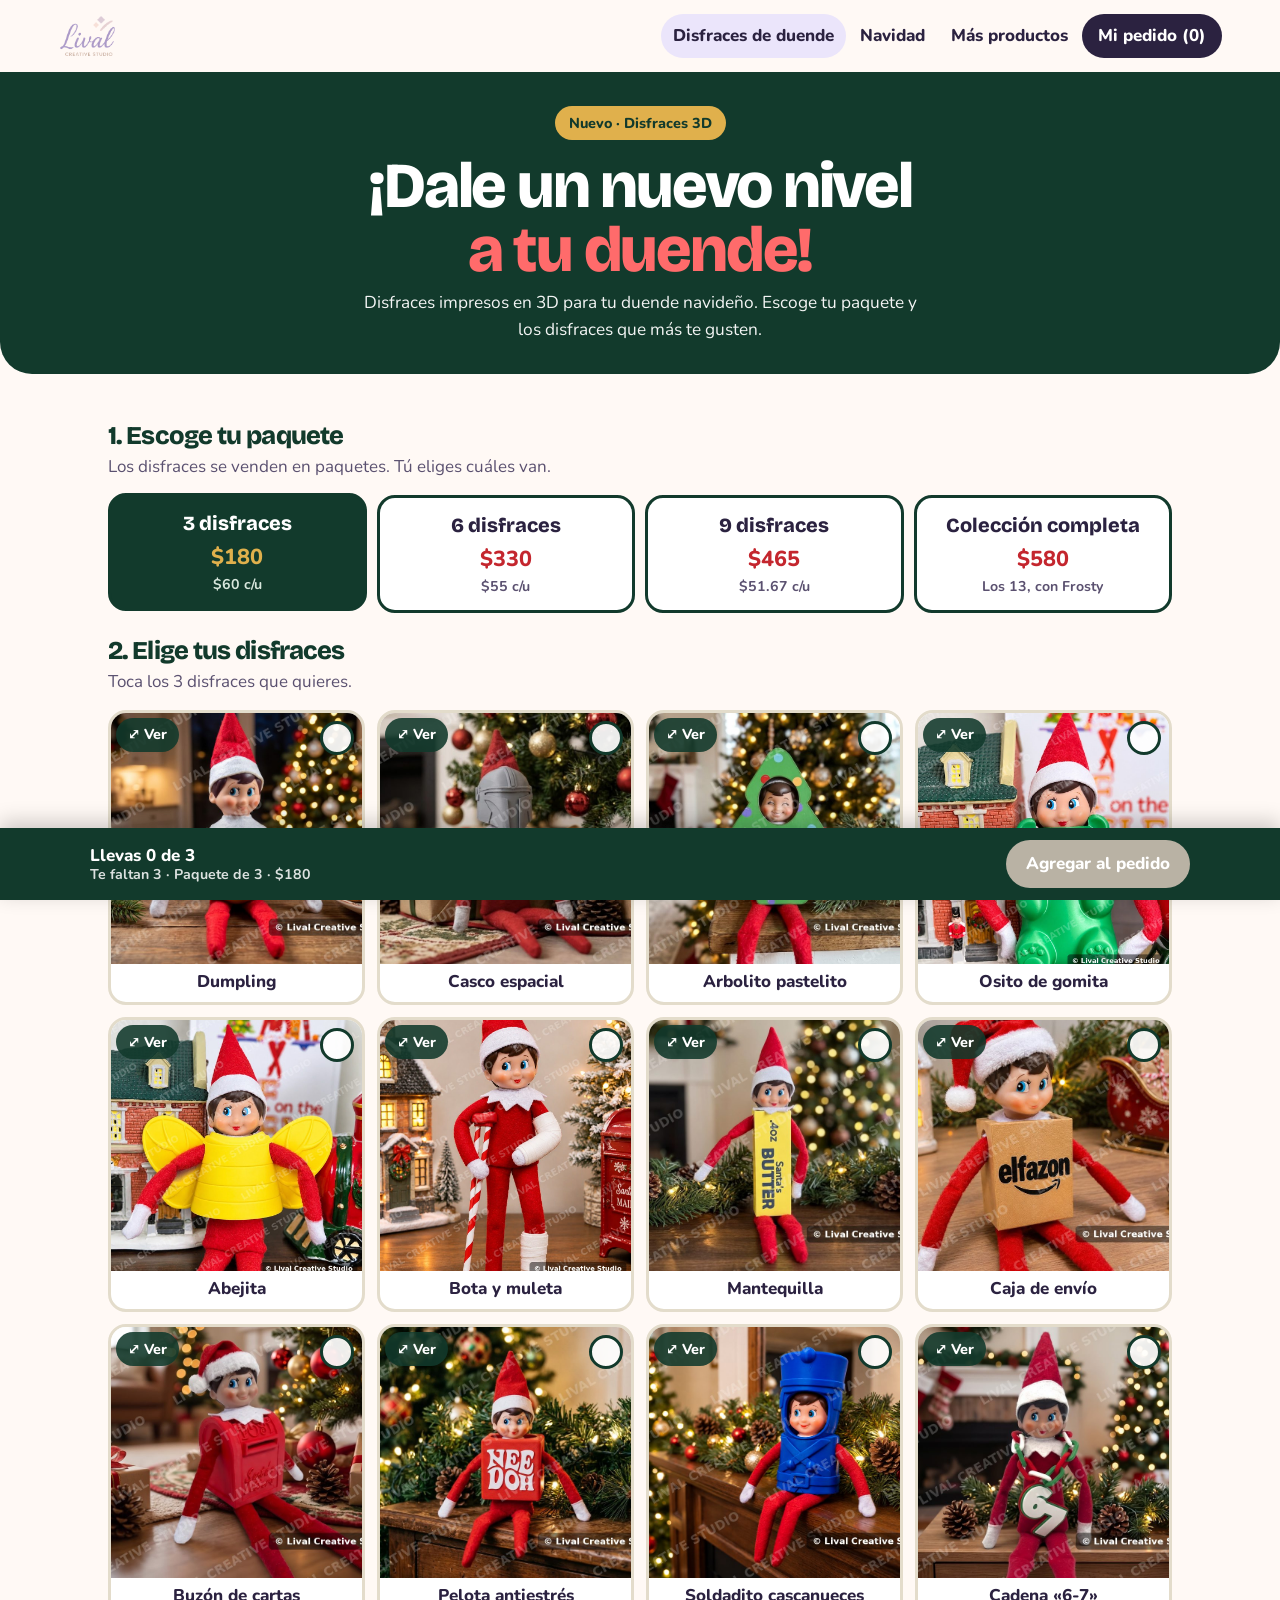
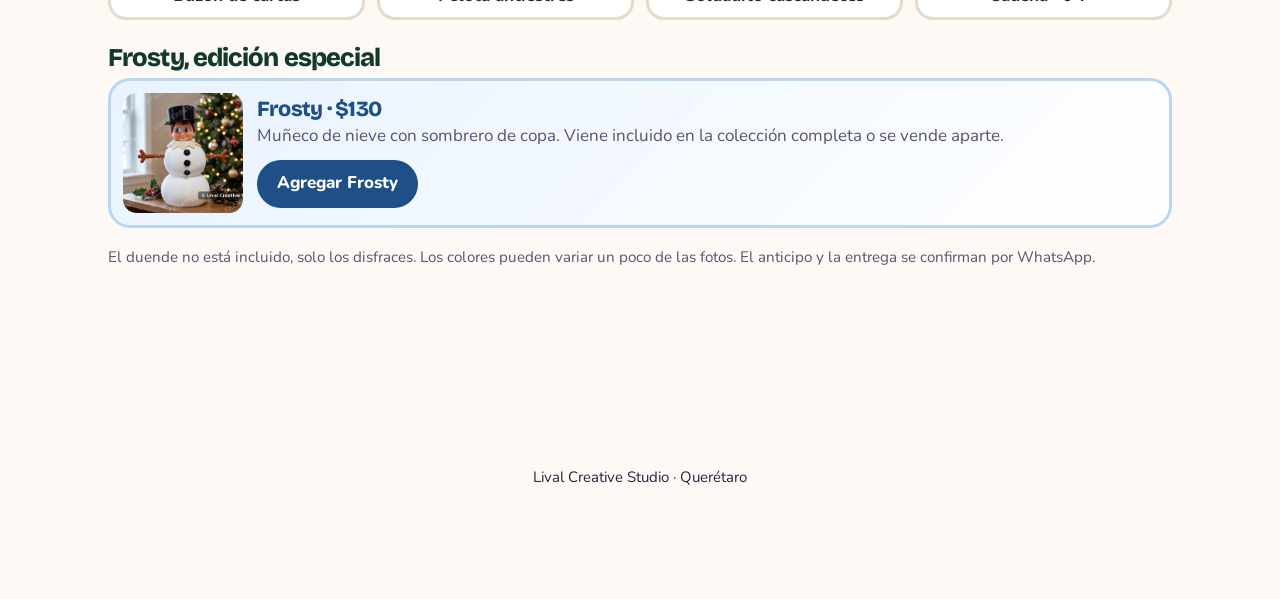
==== commit eddcecd6: "Disfraces: foto propia del casco espacial; ya ninguna foto es de MakerWorld Co-Authored-By: Claude O" ====
--- a/disfraces/index.html
+++ b/disfraces/index.html
@@ -146,11 +146,11 @@
 <script src="../assets/tienda.js?v=20261102c"></script>
 <script>
 (function () {
-  // Fotos propias con marca de agua (img/disfraces). El casco sigue con la de MakerWorld hasta tener foto propia.
+  // Fotos propias con marca de agua (img/disfraces).
   const MW = "https://makerworld.bblmw.com/makerworld/model/", R = "?x-oss-process=image/resize,w_600", P = "../img/disfraces/";
   const DISFRACES = [
     { id: "dumpling", nombre: "Dumpling", horas: 6.5, foto: P + "dumpling.jpg" },
-    { id: "casco", nombre: "Casco espacial", horas: 2.0, foto: MW + "USf7b7cdc9c053e8/design/2025-09-14_3c9757ccc38a9.jpeg" + R },
+    { id: "casco", nombre: "Casco espacial", horas: 2.0, foto: P + "casco.jpg" },
     { id: "arbolito", nombre: "Arbolito pastelito", horas: 2.2, foto: P + "arbolito.jpg" },
     { id: "osito", nombre: "Osito de gomita", horas: 1.5, foto: P + "osito.jpg" },
     { id: "abejita", nombre: "Abejita", horas: 1.9, foto: P + "abejita.jpg" },
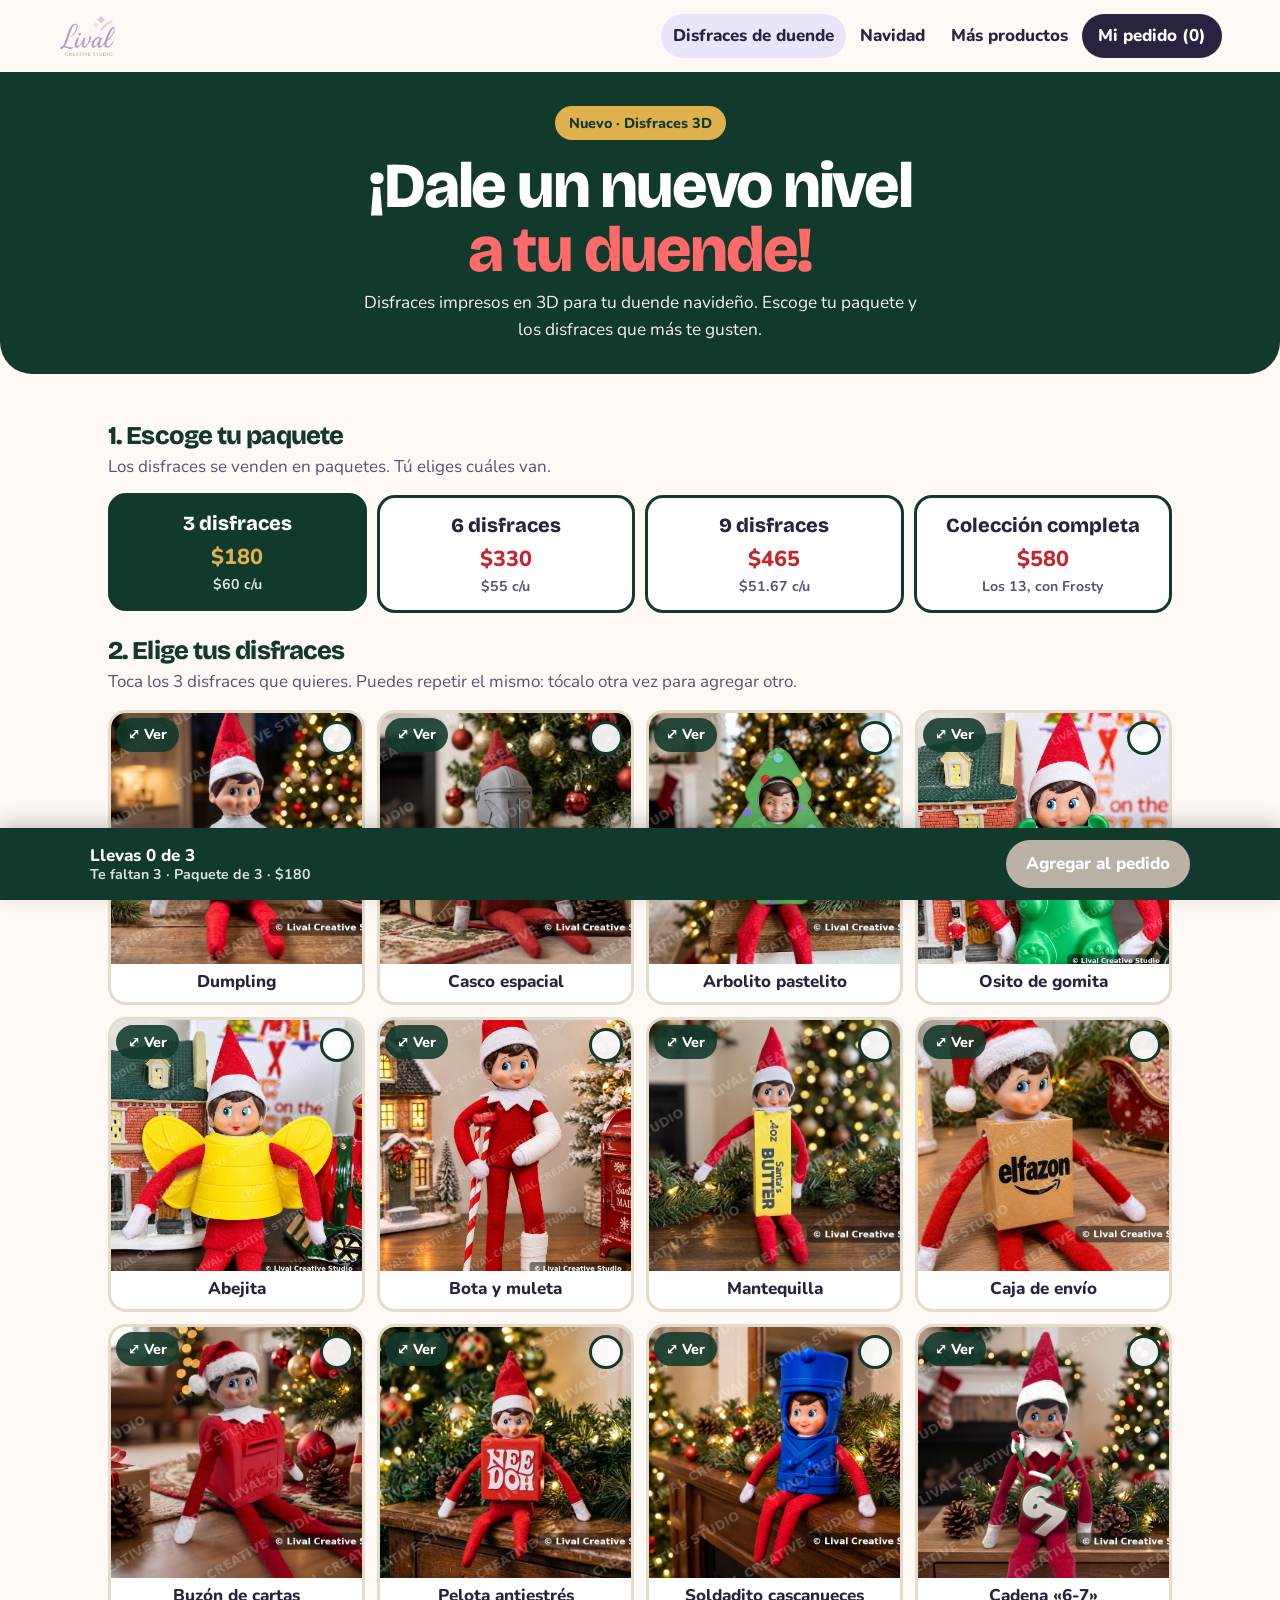
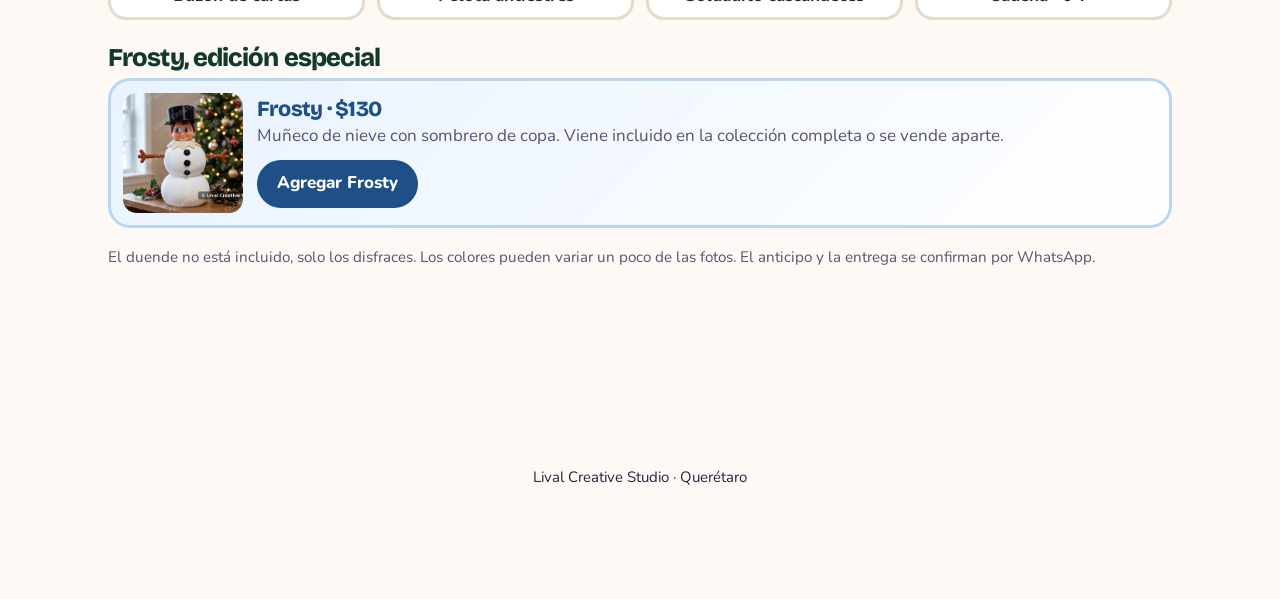
==== commit 976dfbf8: "Disfraces: se puede repetir el mismo disfraz en un paquete (botón − para quitar uno) Co-Authored-By:" ====
--- a/disfraces/index.html
+++ b/disfraces/index.html
@@ -64,6 +64,11 @@
 .nota-dz { color: var(--gris); font-size: .95rem; margin-top: 18px; }
 .disf-w { position: relative; }
 .disf-w .disf { width: 100%; height: 100%; }
+.disf .chk { font-size: 1rem; }
+.menos { position: absolute; bottom: 44px; right: 8px; z-index: 2; width: 44px; height: 44px; border: 3px solid var(--rojo); border-radius: 50%; background: #fff; color: var(--rojo); font: 900 1.4rem/1 sans-serif; cursor: pointer; display: grid; place-items: center; box-shadow: 0 2px 8px rgba(0,0,0,.18); }
+.menos[hidden] { display: none; }
+.ver-btns { display: flex; gap: 10px; justify-content: center; flex-wrap: wrap; }
+.btn-dz.claro { background: #fff; color: var(--rojo); border: 2px solid var(--rojo); }
 .ver { position: absolute; top: 8px; left: 8px; z-index: 2; min-height: 34px; border: 0; border-radius: 999px; padding: 0 12px; background: rgba(18,58,44,.88); color: #fff; font: inherit; font-weight: 800; font-size: .9rem; cursor: pointer; }
 .ver-dz { border: 0; border-radius: 22px; padding: 14px; width: min(94vw, 560px); max-height: 92vh; background: #fff9f5; box-shadow: 0 20px 60px rgba(0,0,0,.35); text-align: center; }
 .ver-dz::backdrop { background: rgba(18,30,24,.7); }
@@ -107,7 +112,7 @@
     </div>
 
     <h2 id="t-elige">2. Elige tus disfraces</h2>
-    <p class="sub" id="instr">Toca los 3 disfraces que quieres.</p>
+    <p class="sub" id="instr">Toca los 3 disfraces que quieres. Puedes repetir el mismo.</p>
     <div class="disfs" id="disfs"></div>
 
     <h2>Frosty, edición especial</h2>
@@ -129,7 +134,7 @@
   <button type="button" class="cerrar" id="verCerrar" aria-label="Cerrar">✕</button>
   <img id="verImg" alt="">
   <h3 id="verNom"></h3>
-  <button type="button" class="btn-dz" id="verElegir">Elegir este disfraz</button>
+  <div class="ver-btns"><button type="button" class="btn-dz claro" id="verQuitar" hidden>Quitar uno</button><button type="button" class="btn-dz" id="verElegir">Elegir este disfraz</button></div>
 </dialog>
 
 <div class="barra-dz" role="region" aria-label="Tu paquete">
@@ -165,16 +170,20 @@
   const FROSTY = { id: "frosty", nombre: "Frosty, muñeco de nieve", horas: 4.5, precio: 130, foto: P + "frosty.jpg" };
   const PAQ = { 3: 180, 6: 330, 9: 465, 13: 580 };
 
-  let n = 3; const sel = new Set();
+  // picks: los disfraces elegidos en orden; se puede repetir el mismo (ej. 3 abejitas)
+  let n = 3, picks = [];
+  const cuantos = id => picks.filter(x => x === id).length;
   const box = document.getElementById("disfs"), cuenta = document.getElementById("cuenta"), btn = document.getElementById("addPaq"), instr = document.getElementById("instr");
   document.getElementById("imgFrosty").src = FROSTY.foto;
 
   function elegir(id) {
     if (n === 13) return false;
-    if (sel.has(id)) sel.delete(id);
-    else if (sel.size >= n) { aviso(`Ya elegiste ${n}. Quita uno o cambia a un paquete más grande.`); return false; }
-    else sel.add(id);
-    pinta(); return true;
+    if (picks.length >= n) { aviso(`Ya elegiste ${n}. Quita uno con el botón − o cambia a un paquete más grande.`); return false; }
+    picks.push(id); pinta(); return true;
+  }
+  function quitarUno(id) {
+    const i = picks.lastIndexOf(id); if (i < 0) return false;
+    picks.splice(i, 1); pinta(); return true;
   }
 
   DISFRACES.forEach(d => {
@@ -183,14 +192,17 @@
     b.type = "button"; b.className = "disf"; b.dataset.id = d.id; b.setAttribute("aria-pressed", "false");
     b.innerHTML = `<img src="${d.foto}" alt="Duende con disfraz de ${d.nombre.toLowerCase()}" loading="lazy" width="600" height="600"><span class="chk" aria-hidden="true">✓</span><b>${d.nombre}</b>`;
     b.addEventListener("click", () => elegir(d.id));
+    const m = document.createElement("button");
+    m.type = "button"; m.className = "menos"; m.dataset.menos = d.id; m.hidden = true; m.setAttribute("aria-label", "Quitar un " + d.nombre); m.textContent = "−";
+    m.addEventListener("click", () => quitarUno(d.id));
     const v = document.createElement("button");
     v.type = "button"; v.className = "ver"; v.setAttribute("aria-label", "Ver foto grande: " + d.nombre); v.innerHTML = "<span aria-hidden=\"true\">⤢</span> Ver";
     v.addEventListener("click", () => abrir(d));
-    w.append(b, v); box.appendChild(w);
+    w.append(b, v, m); box.appendChild(w);
   });
 
   // Foto grande para ver bien cada disfraz
-  const dlg = document.getElementById("verDz"), dImg = document.getElementById("verImg"), dNom = document.getElementById("verNom"), dBtn = document.getElementById("verElegir");
+  const dlg = document.getElementById("verDz"), dImg = document.getElementById("verImg"), dNom = document.getElementById("verNom"), dBtn = document.getElementById("verElegir"), dQuitar = document.getElementById("verQuitar");
   let actual = null;
   function abrir(d) {
     actual = d; dImg.src = d.foto; dImg.alt = "Duende con disfraz de " + d.nombre.toLowerCase(); dNom.textContent = d.nombre;
@@ -199,12 +211,15 @@
   }
   function pintaVer() {
     if (!actual) return;
-    if (actual.id === "frosty") { dBtn.hidden = true; return; }
+    if (actual.id === "frosty") { dBtn.hidden = true; dQuitar.hidden = true; return; }
     dBtn.hidden = false;
+    const c = cuantos(actual.id);
+    dQuitar.hidden = n === 13 || !c;
     if (n === 13) { dBtn.textContent = "Incluido en la colección completa"; dBtn.disabled = true; }
-    else { dBtn.disabled = false; dBtn.textContent = sel.has(actual.id) ? "Quitar de mi paquete" : "Elegir este disfraz"; }
+    else { dBtn.disabled = false; dBtn.textContent = c ? `Agregar otro (llevas ${c})` : "Elegir este disfraz"; }
   }
   dBtn.addEventListener("click", () => { if (elegir(actual.id)) dlg.close(); });
+  dQuitar.addEventListener("click", () => { quitarUno(actual.id); });
   document.getElementById("verCerrar").addEventListener("click", () => dlg.close());
   dlg.addEventListener("click", e => { if (e.target === dlg) dlg.close(); });
   document.getElementById("imgFrosty").addEventListener("click", () => abrir(FROSTY));
@@ -212,22 +227,26 @@
   document.querySelectorAll("[data-paq]").forEach(p => p.addEventListener("click", () => {
     n = +p.dataset.paq;
     document.querySelectorAll("[data-paq]").forEach(x => x.setAttribute("aria-pressed", x === p));
-    if (n === 13) DISFRACES.forEach(d => sel.add(d.id));
-    else if (sel.size > n || sel.size === DISFRACES.length) { [...sel].slice(n).forEach(id => sel.delete(id)); }
+    if (picks.length > n) picks = picks.slice(0, n);
     pinta();
     document.getElementById("t-elige").scrollIntoView({ behavior: "smooth", block: "start" });
   }));
 
   function pinta() {
-    box.querySelectorAll(".disf").forEach(b => { b.setAttribute("aria-pressed", sel.has(b.dataset.id)); b.disabled = n === 13; });
+    box.querySelectorAll(".disf").forEach(b => {
+      const c = n === 13 ? 1 : cuantos(b.dataset.id);
+      b.setAttribute("aria-pressed", c > 0); b.disabled = n === 13;
+      b.querySelector(".chk").textContent = c > 1 ? "×" + c : "✓";
+    });
+    box.querySelectorAll("[data-menos]").forEach(m => { m.hidden = n === 13 || !cuantos(m.dataset.menos); });
     if (n === 13) {
       instr.textContent = "La colección completa trae los 12 disfraces y además a Frosty.";
       cuenta.innerHTML = `Colección completa (13)<small>Incluye a Frosty · $${PAQ[13]}</small>`;
       btn.disabled = false;
     } else {
-      instr.textContent = `Toca los ${n} disfraces que quieres.`;
-      const falta = n - sel.size;
-      cuenta.innerHTML = `Llevas ${sel.size} de ${n}<small>${falta ? `Te ${falta === 1 ? "falta 1" : "faltan " + falta} · ` : "¡Listo! · "}Paquete de ${n} · $${PAQ[n]}</small>`;
+      instr.textContent = `Toca los ${n} disfraces que quieres. Puedes repetir el mismo: tócalo otra vez para agregar otro.`;
+      const falta = n - picks.length;
+      cuenta.innerHTML = `Llevas ${picks.length} de ${n}<small>${falta ? `Te ${falta === 1 ? "falta 1" : "faltan " + falta} · ` : "¡Listo! · "}Paquete de ${n} · $${PAQ[n]}</small>`;
       btn.disabled = falta !== 0;
     }
     btn.textContent = btn.disabled ? "Agregar al pedido" : `Agregar · $${PAQ[n]}`;
@@ -246,8 +265,9 @@
   }
 
   btn.addEventListener("click", () => {
-    const lista = n === 13 ? DISFRACES.concat(FROSTY) : DISFRACES.filter(d => sel.has(d.id));
-    const nombres = lista.map(d => d.nombre).join(", ");
+    const lista = n === 13 ? DISFRACES.concat(FROSTY) : picks.map(id => DISFRACES.find(d => d.id === id));
+    const nombres = n === 13 ? lista.map(d => d.nombre).join(", ")
+      : DISFRACES.filter(d => cuantos(d.id)).map(d => cuantos(d.id) > 1 ? `${d.nombre} ×${cuantos(d.id)}` : d.nombre).join(", ");
     const horas = Math.round(lista.reduce((s, d) => s + d.horas, 0) * 100) / 100;
     const titulo = n === 13 ? "Colección completa de disfraces para duende (13, con Frosty)" : `Paquete de ${n} disfraces para duende`;
     LIVAL.agregarPersonal({ id: "DISF-" + n + "-" + Date.now().toString(36), tipo: "disfraces", name: `${titulo}: ${nombres}`, resumen: nombres, price: PAQ[n], horas });
@@ -255,7 +275,7 @@
     let ok = document.getElementById("okPaq");
     if (!ok) { ok = document.createElement("div"); ok.id = "okPaq"; box.after(ok); }
     listo("okPaq", `Agregamos tu ${n === 13 ? "colección completa" : "paquete de " + n} al pedido.`);
-    sel.clear(); if (n === 13) DISFRACES.forEach(d => sel.add(d.id)); pinta();
+    picks = []; pinta();
     ok.scrollIntoView({ behavior: "smooth", block: "center" });
   });
 
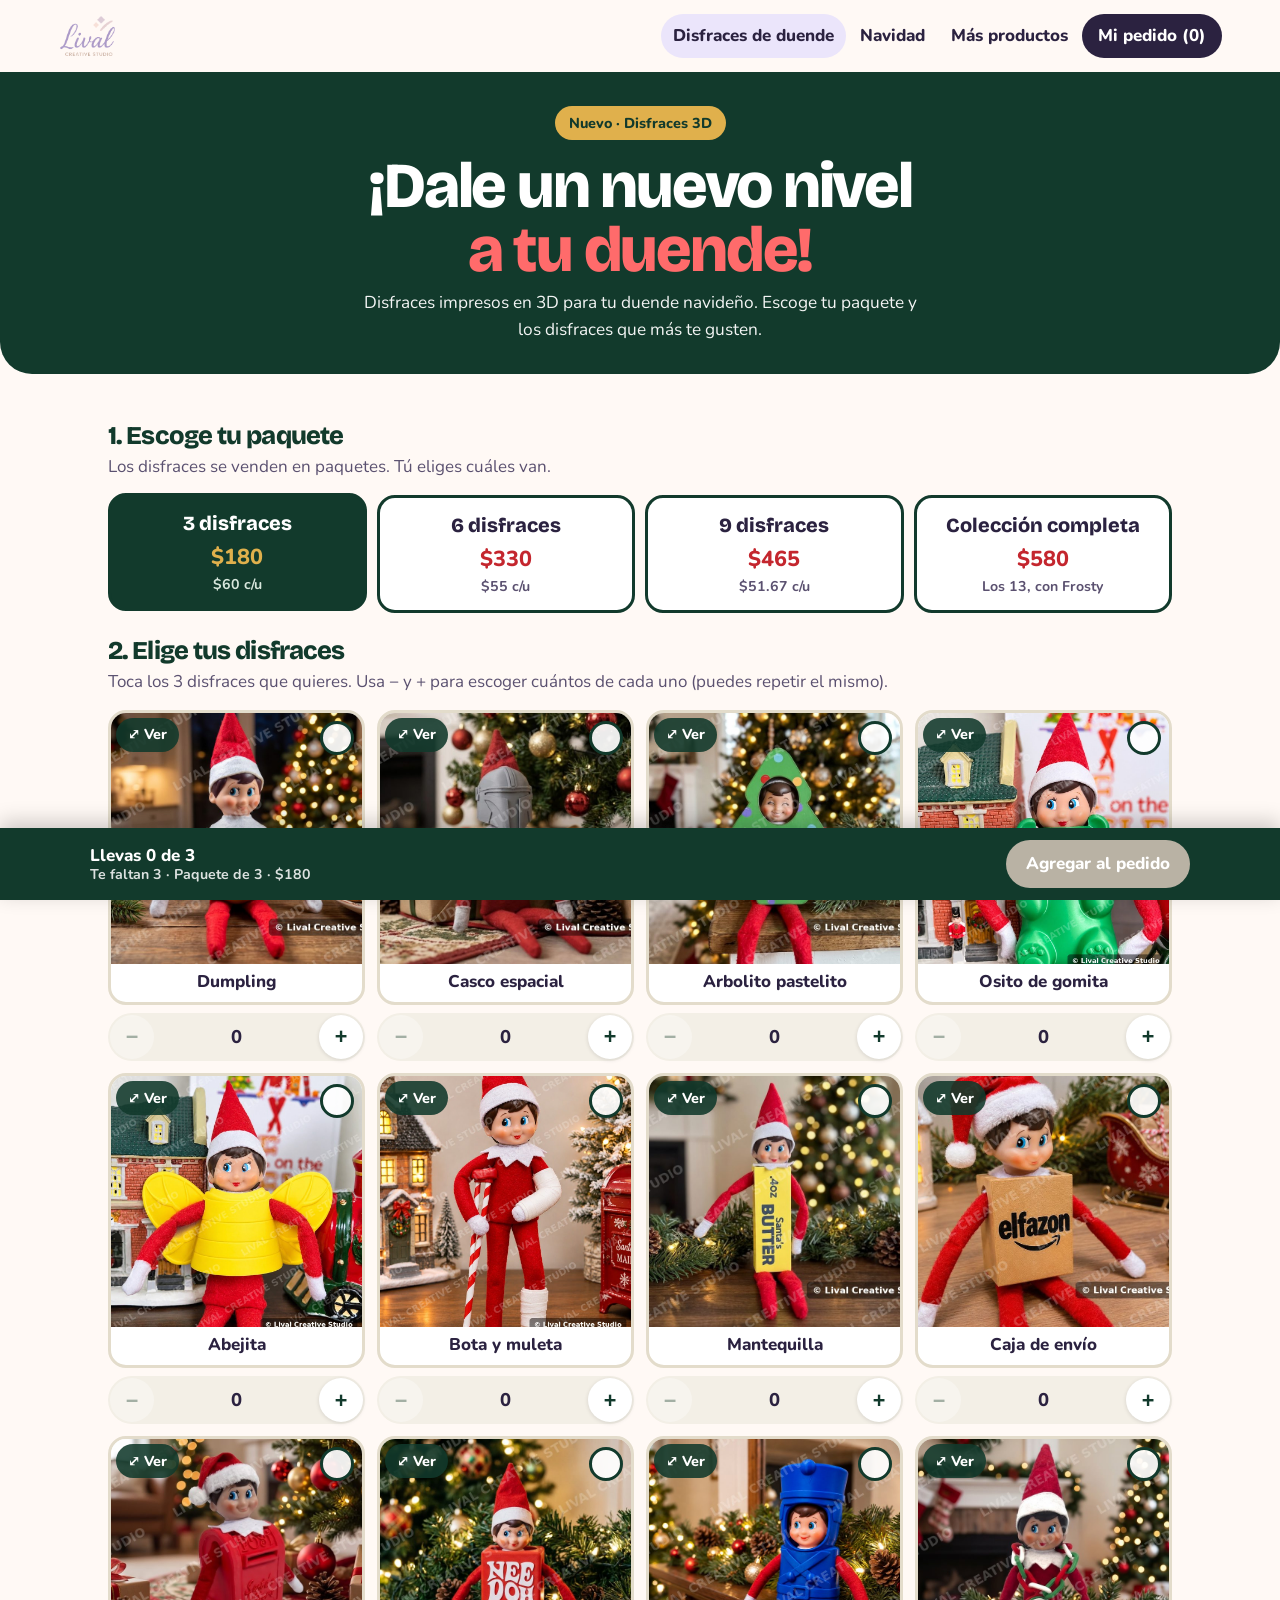
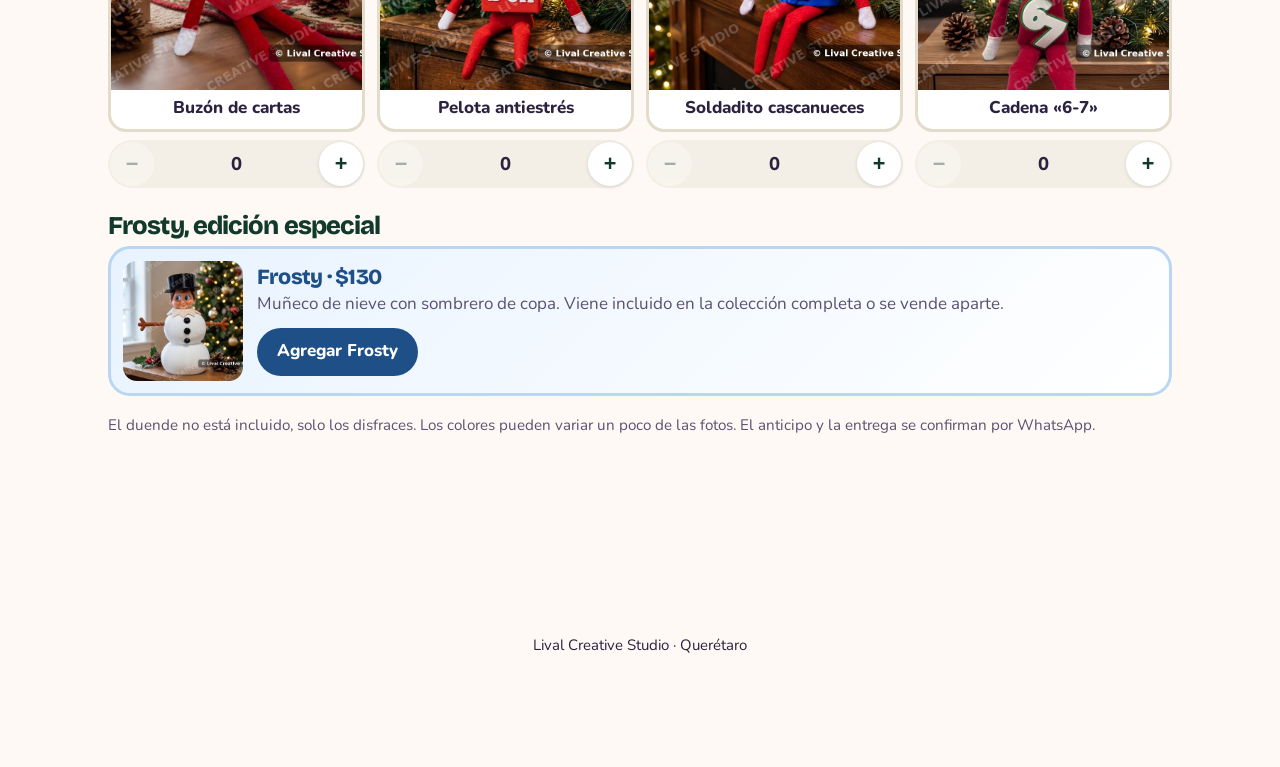
==== commit dffa7d1e: "Disfraces: control − cantidad + debajo de cada disfraz Co-Authored-By: Claude Opus 5.5 <noreply@anth" ====
--- a/disfraces/index.html
+++ b/disfraces/index.html
@@ -65,8 +65,15 @@
 .disf-w { position: relative; }
 .disf-w .disf { width: 100%; height: 100%; }
 .disf .chk { font-size: 1rem; }
-.menos { position: absolute; bottom: 44px; right: 8px; z-index: 2; width: 44px; height: 44px; border: 3px solid var(--rojo); border-radius: 50%; background: #fff; color: var(--rojo); font: 900 1.4rem/1 sans-serif; cursor: pointer; display: grid; place-items: center; box-shadow: 0 2px 8px rgba(0,0,0,.18); }
-.menos[hidden] { display: none; }
+.disf-w { display: flex; flex-direction: column; gap: 8px; }
+.cant { display: flex; align-items: center; justify-content: space-between; background: #f3efe6; border-radius: 999px; padding: 2px; }
+.cant button { width: 44px; height: 44px; border: 0; border-radius: 50%; background: #fff; color: var(--pino); font: 900 1.35rem/1 sans-serif; cursor: pointer; box-shadow: 0 1px 4px rgba(0,0,0,.12); }
+.cant button:disabled { opacity: .35; cursor: not-allowed; box-shadow: none; }
+.cant button:active:not(:disabled) { transform: scale(.9); }
+.cant span { font-weight: 900; font-size: 1.15rem; min-width: 28px; text-align: center; color: var(--tinta); }
+.cant.tiene { background: #fde3e1; }
+.cant.tiene span { color: var(--rojo); }
+.cant[hidden] { display: none; }
 .ver-btns { display: flex; gap: 10px; justify-content: center; flex-wrap: wrap; }
 .btn-dz.claro { background: #fff; color: var(--rojo); border: 2px solid var(--rojo); }
 .ver { position: absolute; top: 8px; left: 8px; z-index: 2; min-height: 34px; border: 0; border-radius: 999px; padding: 0 12px; background: rgba(18,58,44,.88); color: #fff; font: inherit; font-weight: 800; font-size: .9rem; cursor: pointer; }
@@ -192,9 +199,11 @@
     b.type = "button"; b.className = "disf"; b.dataset.id = d.id; b.setAttribute("aria-pressed", "false");
     b.innerHTML = `<img src="${d.foto}" alt="Duende con disfraz de ${d.nombre.toLowerCase()}" loading="lazy" width="600" height="600"><span class="chk" aria-hidden="true">✓</span><b>${d.nombre}</b>`;
     b.addEventListener("click", () => elegir(d.id));
-    const m = document.createElement("button");
-    m.type = "button"; m.className = "menos"; m.dataset.menos = d.id; m.hidden = true; m.setAttribute("aria-label", "Quitar un " + d.nombre); m.textContent = "−";
-    m.addEventListener("click", () => quitarUno(d.id));
+    const m = document.createElement("div");
+    m.className = "cant"; m.dataset.cant = d.id; m.setAttribute("role", "group"); m.setAttribute("aria-label", "Cantidad de " + d.nombre);
+    m.innerHTML = `<button type="button" aria-label="Quitar un ${d.nombre}">−</button><span aria-live="polite">0</span><button type="button" aria-label="Agregar un ${d.nombre}">+</button>`;
+    const [bm, bp] = m.querySelectorAll("button");
+    bm.addEventListener("click", () => quitarUno(d.id)); bp.addEventListener("click", () => elegir(d.id));
     const v = document.createElement("button");
     v.type = "button"; v.className = "ver"; v.setAttribute("aria-label", "Ver foto grande: " + d.nombre); v.innerHTML = "<span aria-hidden=\"true\">⤢</span> Ver";
     v.addEventListener("click", () => abrir(d));
@@ -238,13 +247,17 @@
       b.setAttribute("aria-pressed", c > 0); b.disabled = n === 13;
       b.querySelector(".chk").textContent = c > 1 ? "×" + c : "✓";
     });
-    box.querySelectorAll("[data-menos]").forEach(m => { m.hidden = n === 13 || !cuantos(m.dataset.menos); });
+    box.querySelectorAll("[data-cant]").forEach(m => {
+      const c = cuantos(m.dataset.cant), [bm, bp] = m.querySelectorAll("button");
+      m.hidden = n === 13; m.querySelector("span").textContent = c; m.classList.toggle("tiene", c > 0);
+      bm.disabled = !c; bp.disabled = picks.length >= n;
+    });
     if (n === 13) {
       instr.textContent = "La colección completa trae los 12 disfraces y además a Frosty.";
       cuenta.innerHTML = `Colección completa (13)<small>Incluye a Frosty · $${PAQ[13]}</small>`;
       btn.disabled = false;
     } else {
-      instr.textContent = `Toca los ${n} disfraces que quieres. Puedes repetir el mismo: tócalo otra vez para agregar otro.`;
+      instr.textContent = `Toca los ${n} disfraces que quieres. Usa − y + para escoger cuántos de cada uno (puedes repetir el mismo).`;
       const falta = n - picks.length;
       cuenta.innerHTML = `Llevas ${picks.length} de ${n}<small>${falta ? `Te ${falta === 1 ? "falta 1" : "faltan " + falta} · ` : "¡Listo! · "}Paquete de ${n} · $${PAQ[n]}</small>`;
       btn.disabled = falta !== 0;
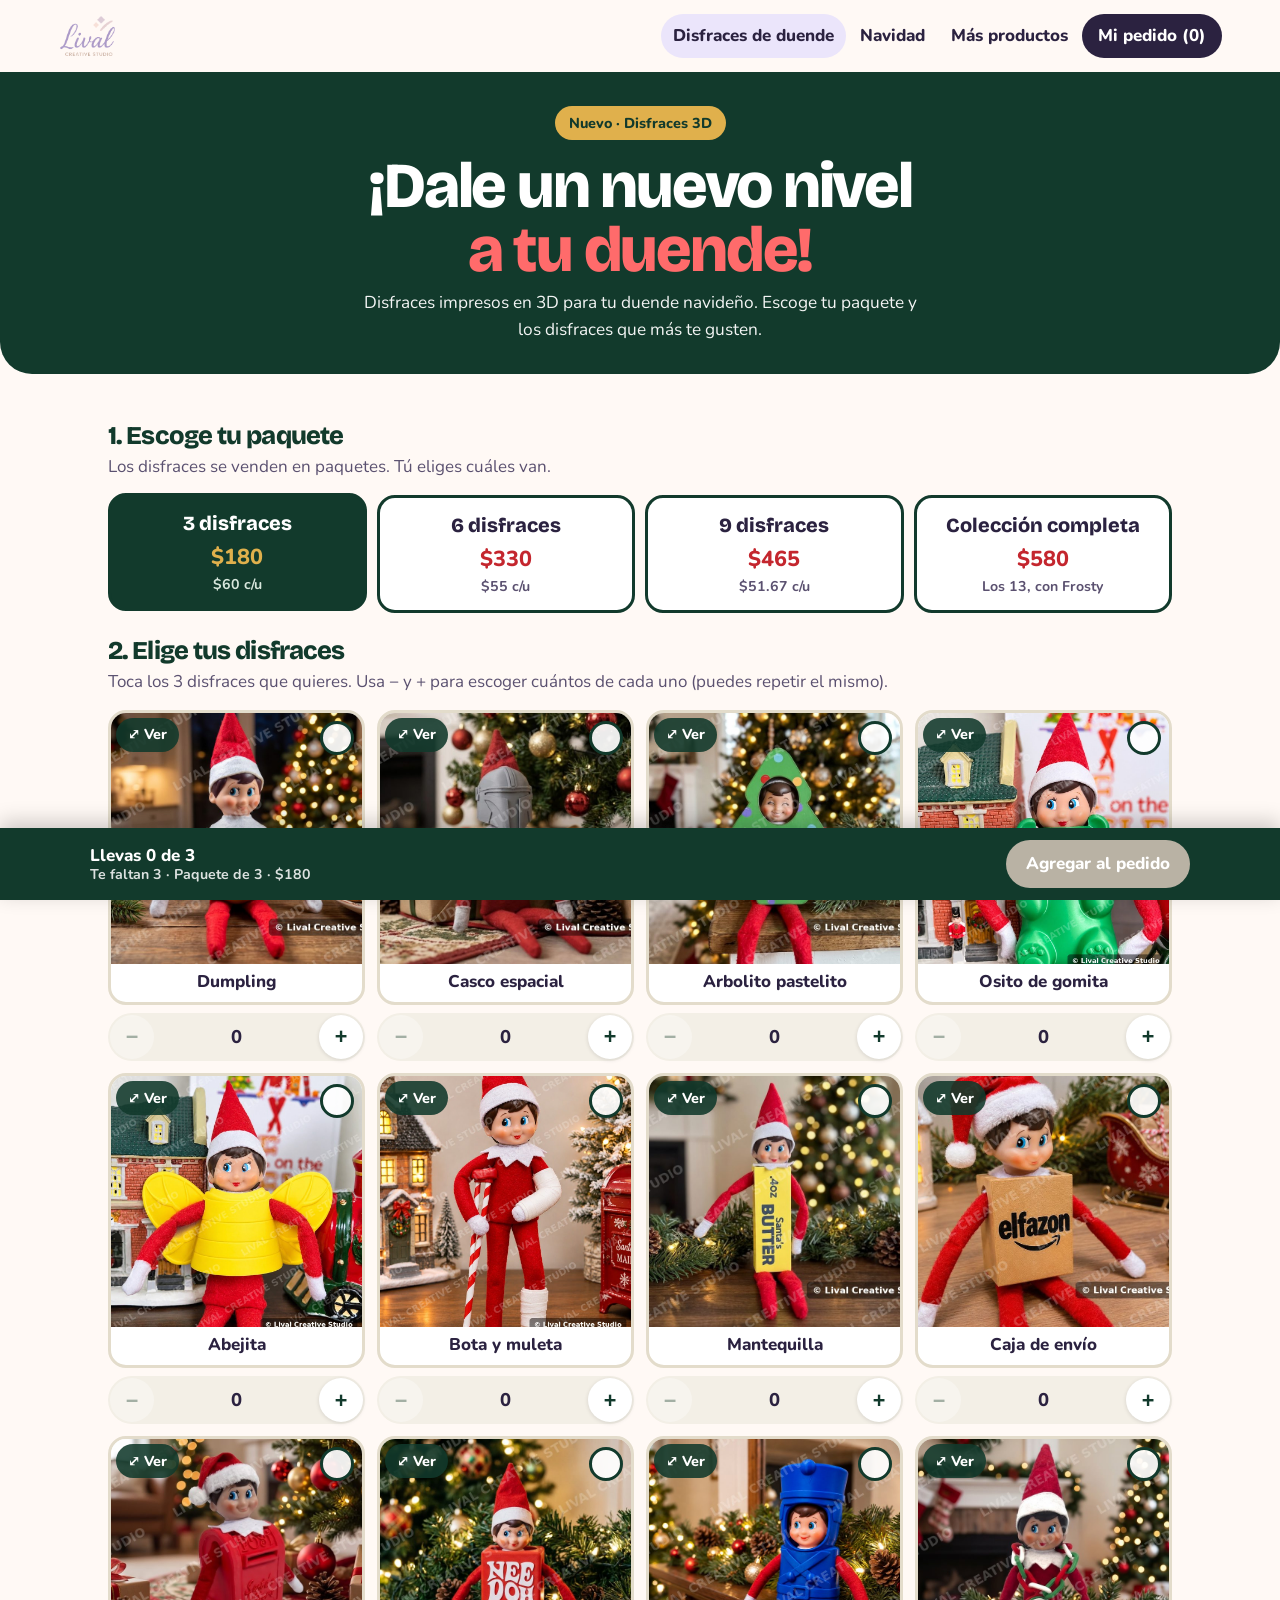
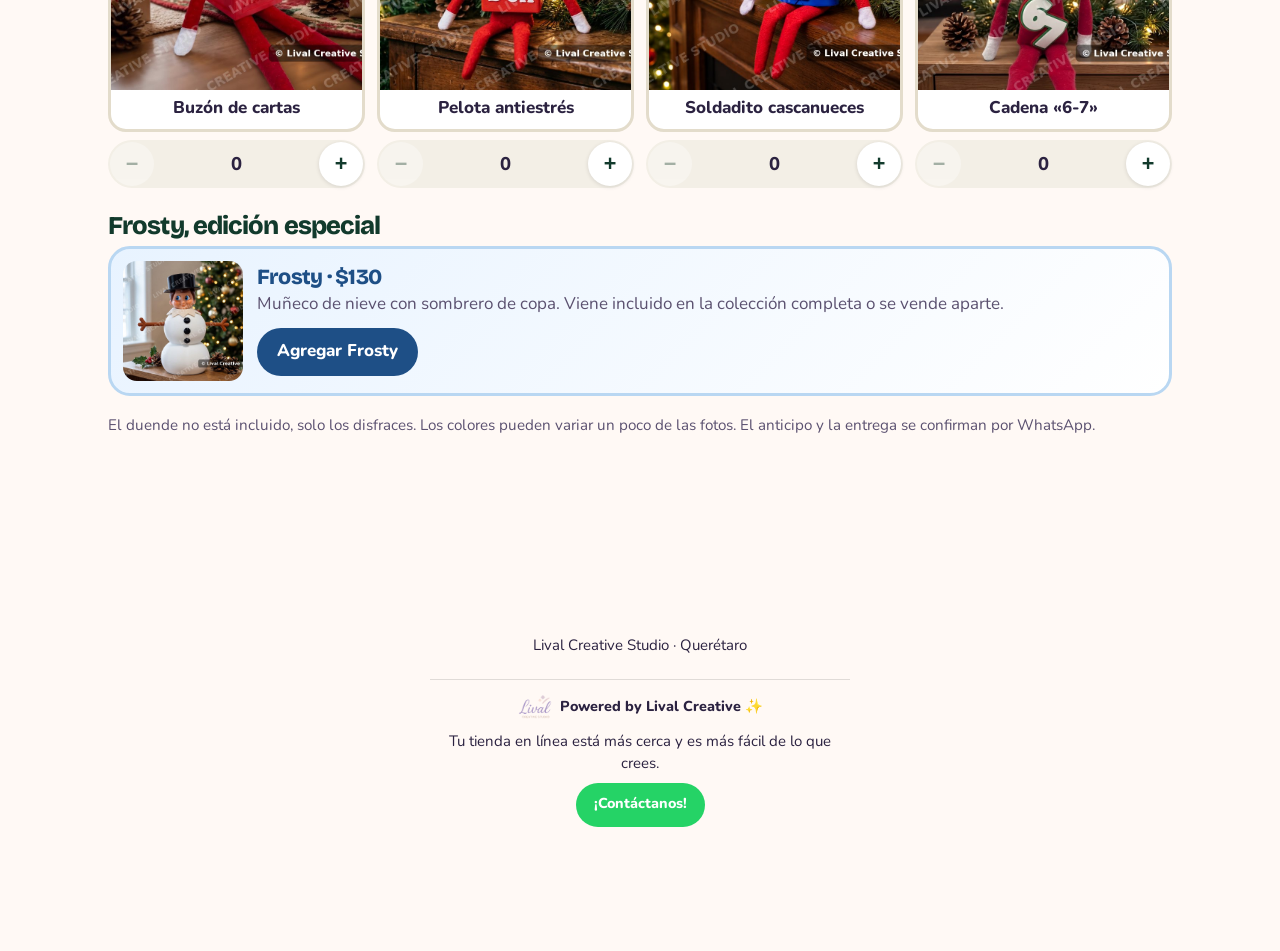
==== commit ff83851c: "Pie de página: Powered by Lival Creative con WhatsApp para páginas web Co-Authored-By: Claude Opus 5" ====
--- a/disfraces/index.html
+++ b/disfraces/index.html
@@ -153,6 +153,18 @@
 
 <footer class="pie" style="padding-bottom:110px">
   <p>Lival Creative Studio · Querétaro</p>
+  <div class="powered">
+    <style>
+      .powered { margin: 22px auto 0; padding: 14px 16px; max-width: 420px; border-top: 1px solid rgba(0,0,0,.12); text-align: center; font-size: .9rem; line-height: 1.45; color: inherit; }
+      .powered .pw { display: inline-flex; align-items: center; gap: 8px; font-weight: 800; }
+      .powered .pw img { width: 34px; height: auto; }
+      .powered p { margin: 6px 0 0; }
+      .powered a { display: inline-block; margin-top: 8px; padding: 10px 18px; min-height: 44px; border-radius: 999px; background: #25d366; color: #fff; font-weight: 800; text-decoration: none; }
+    </style>
+    <span class="pw"><img src="../img/logo-t.png" width="34" height="25" alt="" loading="lazy">Powered by Lival Creative ✨</span>
+    <p>Tu tienda en línea está más cerca y es más fácil de lo que crees.</p>
+    <a href="https://wa.me/524422791488?text=%C2%A1Hola%21%20Me%20gustar%C3%ADa%20m%C3%A1s%20informaci%C3%B3n%20sobre%20el%20servicio%20de%20p%C3%A1ginas%20web%20para%20negocios%20y%20emprendimientos." target="_blank" rel="noopener" data-goatcounter-click="lival-paginas-web">¡Contáctanos!</a>
+  </div>
 </footer>
 <script src="../assets/carrito.js?v=20261107a"></script>
 <script src="../assets/tienda.js?v=20261102c"></script>
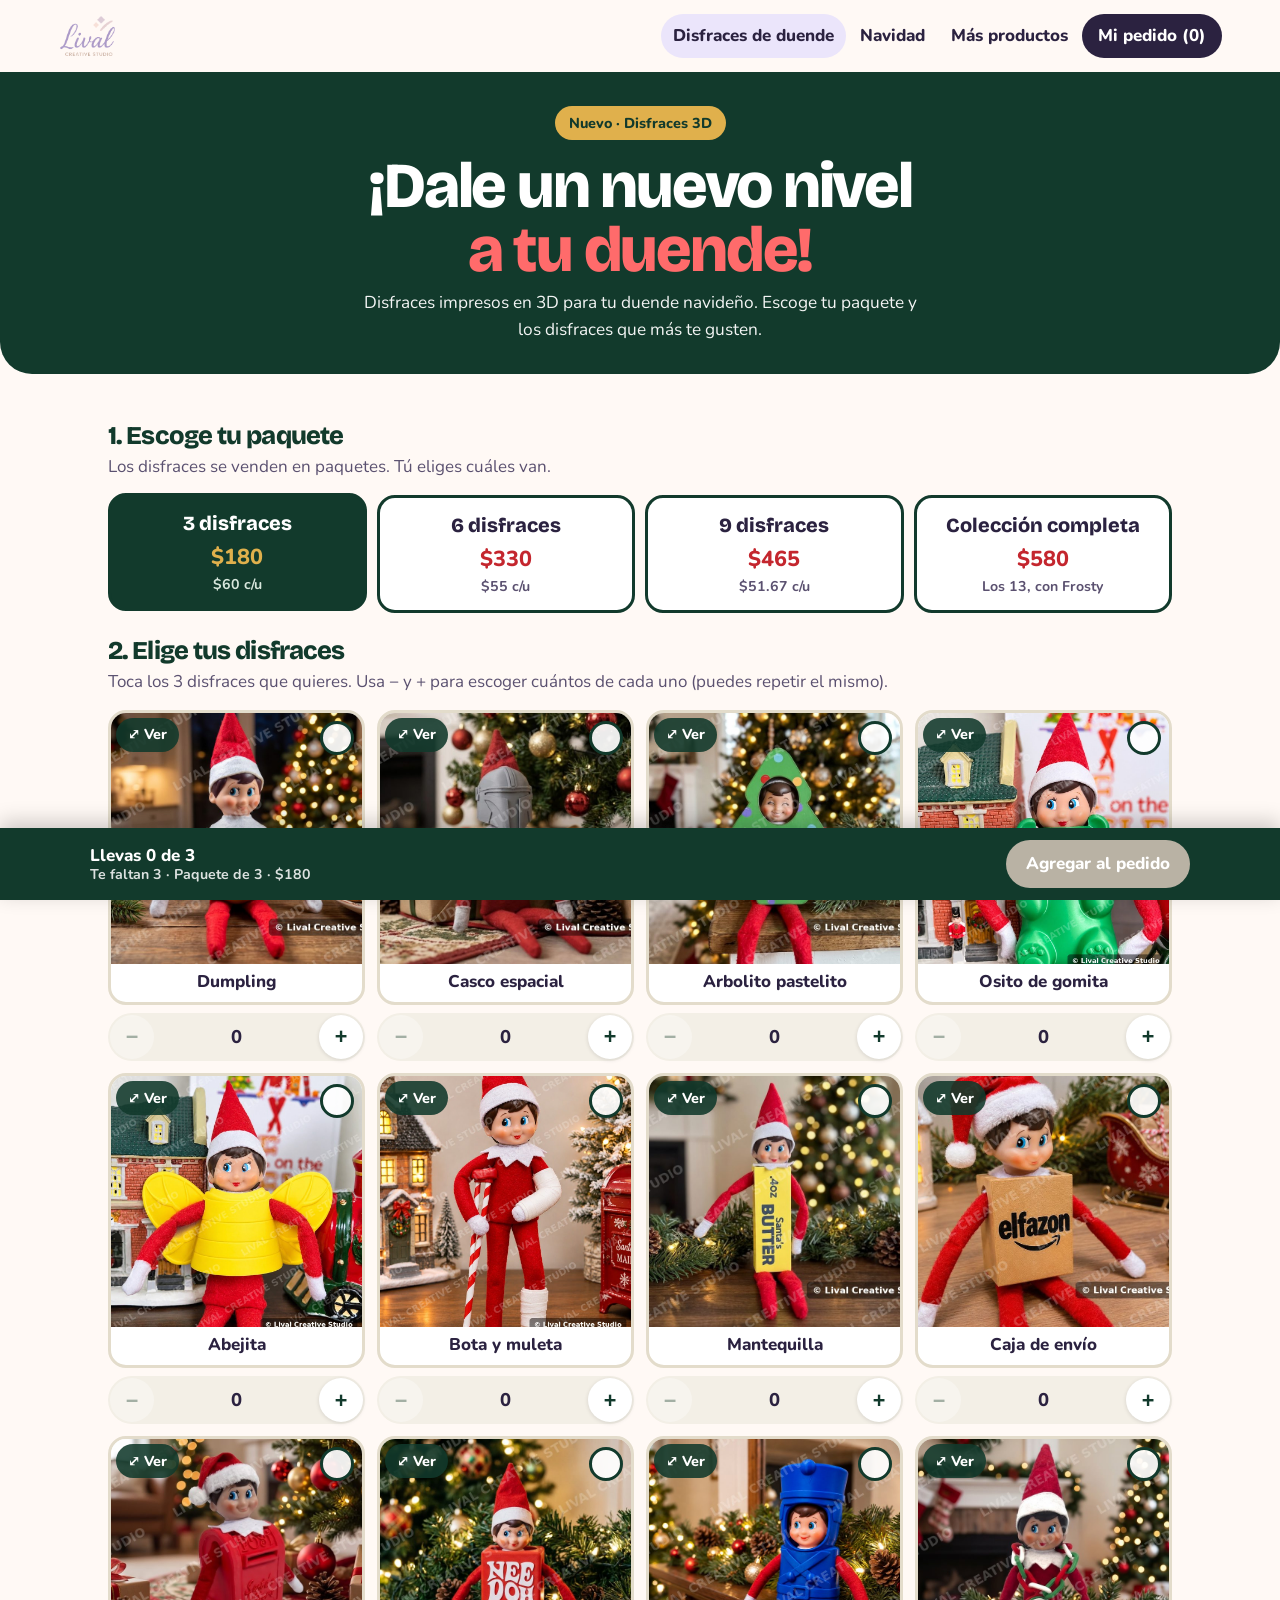
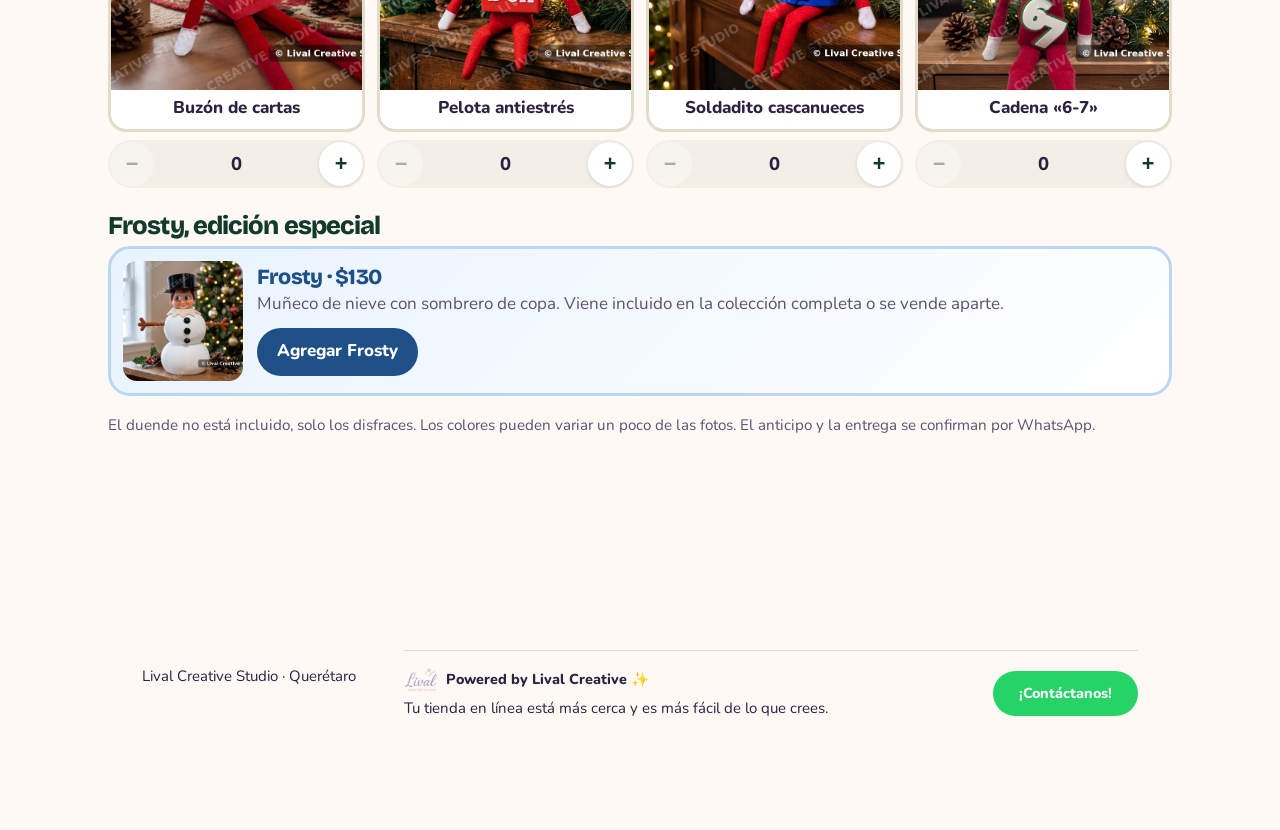
==== commit c50d58b5: "Pie de página a lo ancho en computadora Co-Authored-By: Claude Opus 5.5 <noreply@anthropic.com> Clau" ====
--- a/disfraces/index.html
+++ b/disfraces/index.html
@@ -160,6 +160,14 @@
       .powered .pw img { width: 34px; height: auto; }
       .powered p { margin: 6px 0 0; }
       .powered a { display: inline-block; margin-top: 8px; padding: 10px 18px; min-height: 44px; border-radius: 999px; background: #25d366; color: #fff; font-weight: 800; text-decoration: none; }
+      @media (min-width: 760px) {
+        footer.pie, footer.creditos { display: grid; grid-template-columns: auto 1fr; align-items: center; column-gap: 48px; max-width: 1040px; margin-left: auto; margin-right: auto; text-align: left; justify-items: stretch; }
+        footer.pie .sello, footer.creditos > img { grid-row: 1 / span 3; margin: 0; }
+        footer.pie > p, footer.creditos > p { margin: 0; }
+        .powered { grid-column: 2; max-width: none; margin: 16px 0 0; padding: 16px 0 0; text-align: left; display: grid; grid-template-columns: 1fr auto; align-items: center; column-gap: 24px; }
+        .powered .pw, .powered p { grid-column: 1; }
+        .powered a { grid-column: 2; grid-row: 1 / span 2; margin: 0; padding: 12px 26px; }
+      }
     </style>
     <span class="pw"><img src="../img/logo-t.png" width="34" height="25" alt="" loading="lazy">Powered by Lival Creative ✨</span>
     <p>Tu tienda en línea está más cerca y es más fácil de lo que crees.</p>
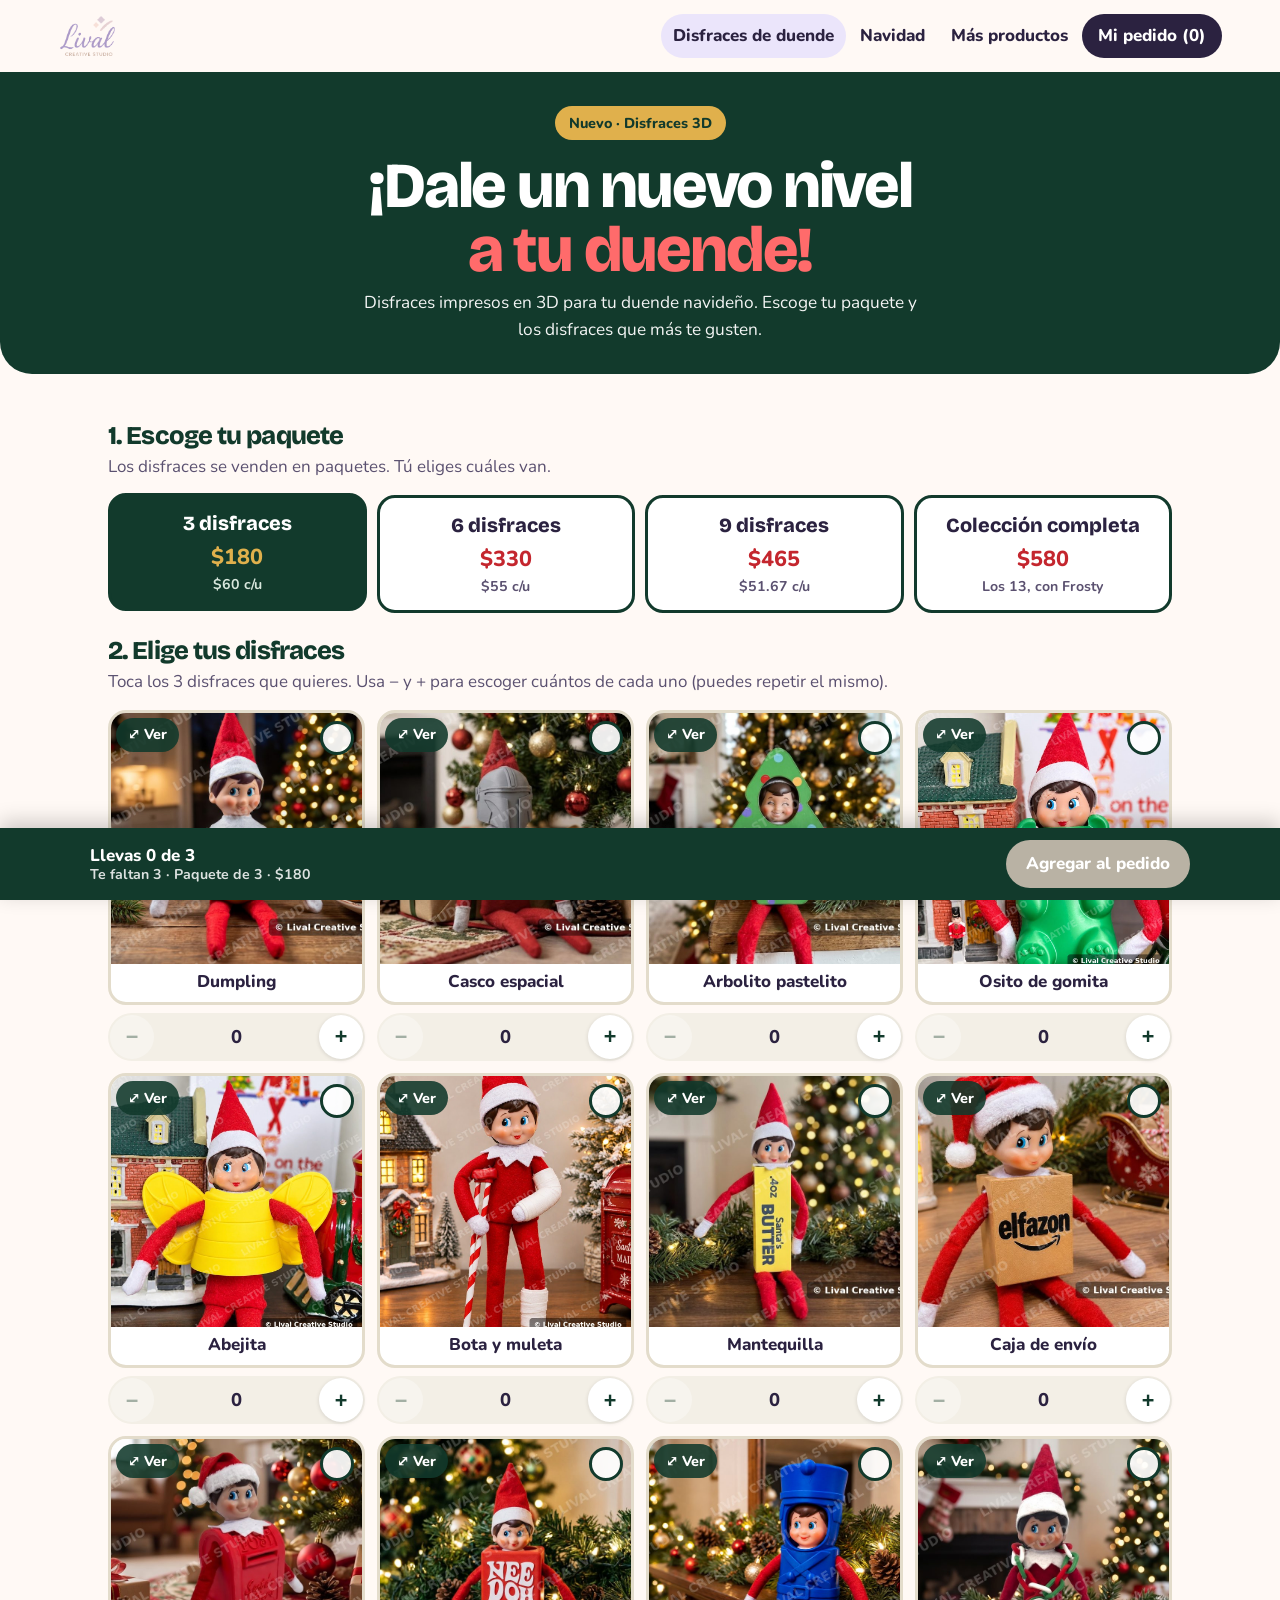
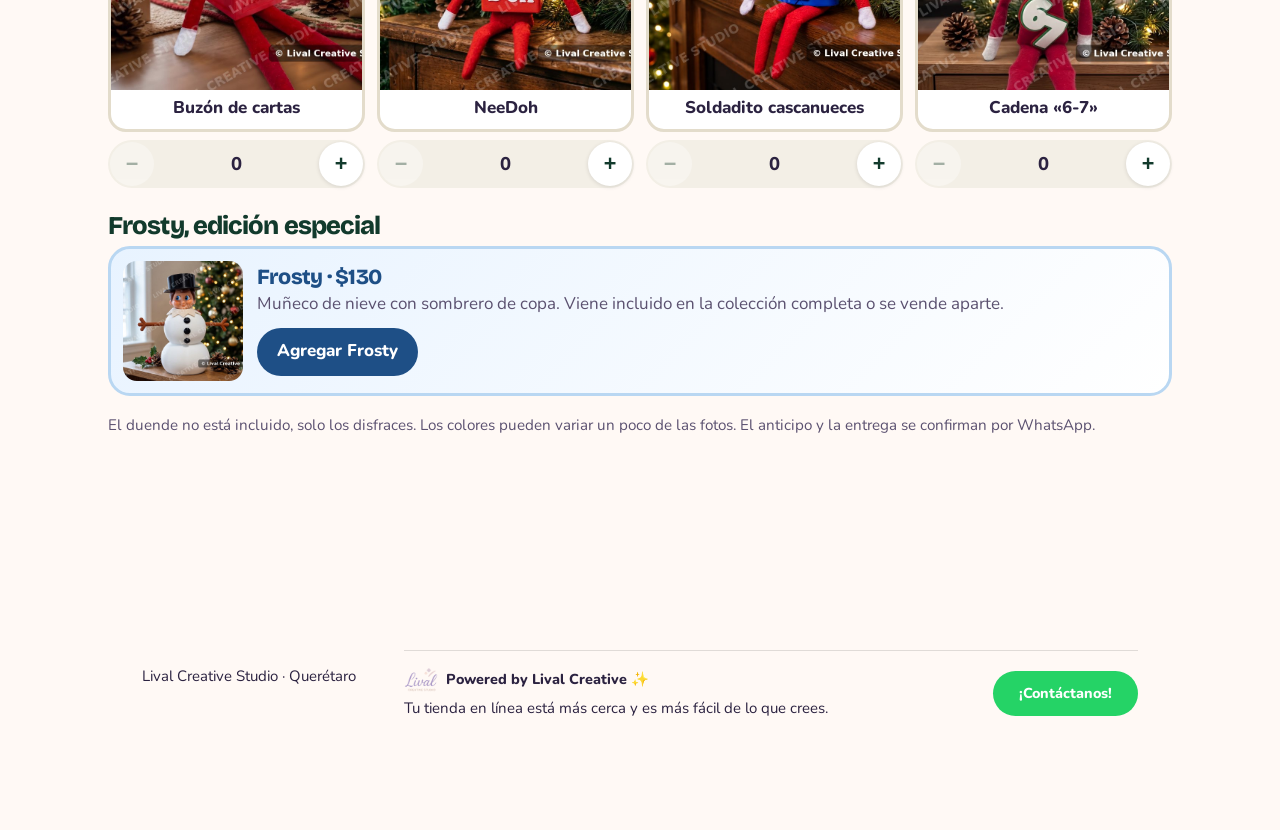
==== commit 0ceff9ec: "Disfraces: Pelota antiestrés ahora se llama NeeDoh Co-Authored-By: Claude Opus 5.5 <noreply@anthropi" ====
--- a/disfraces/index.html
+++ b/disfraces/index.html
@@ -190,7 +190,7 @@
     { id: "mantequilla", nombre: "Mantequilla", horas: 0.8, foto: P + "mantequilla.jpg" },
     { id: "caja", nombre: "Caja de envío", horas: 1.1, foto: P + "caja.jpg" },
     { id: "buzon", nombre: "Buzón de cartas", horas: 2.1, foto: P + "buzon.jpg" },
-    { id: "pelota", nombre: "Pelota antiestrés", horas: 1.8, foto: P + "pelota.jpg" },
+    { id: "pelota", nombre: "NeeDoh", horas: 1.8, foto: P + "pelota.jpg" },
     { id: "soldadito", nombre: "Soldadito cascanueces", horas: 2.9, foto: P + "soldadito.jpg" },
     { id: "cadena", nombre: "Cadena «6-7»", horas: 1.2, foto: P + "cadena.jpg" }
   ];
